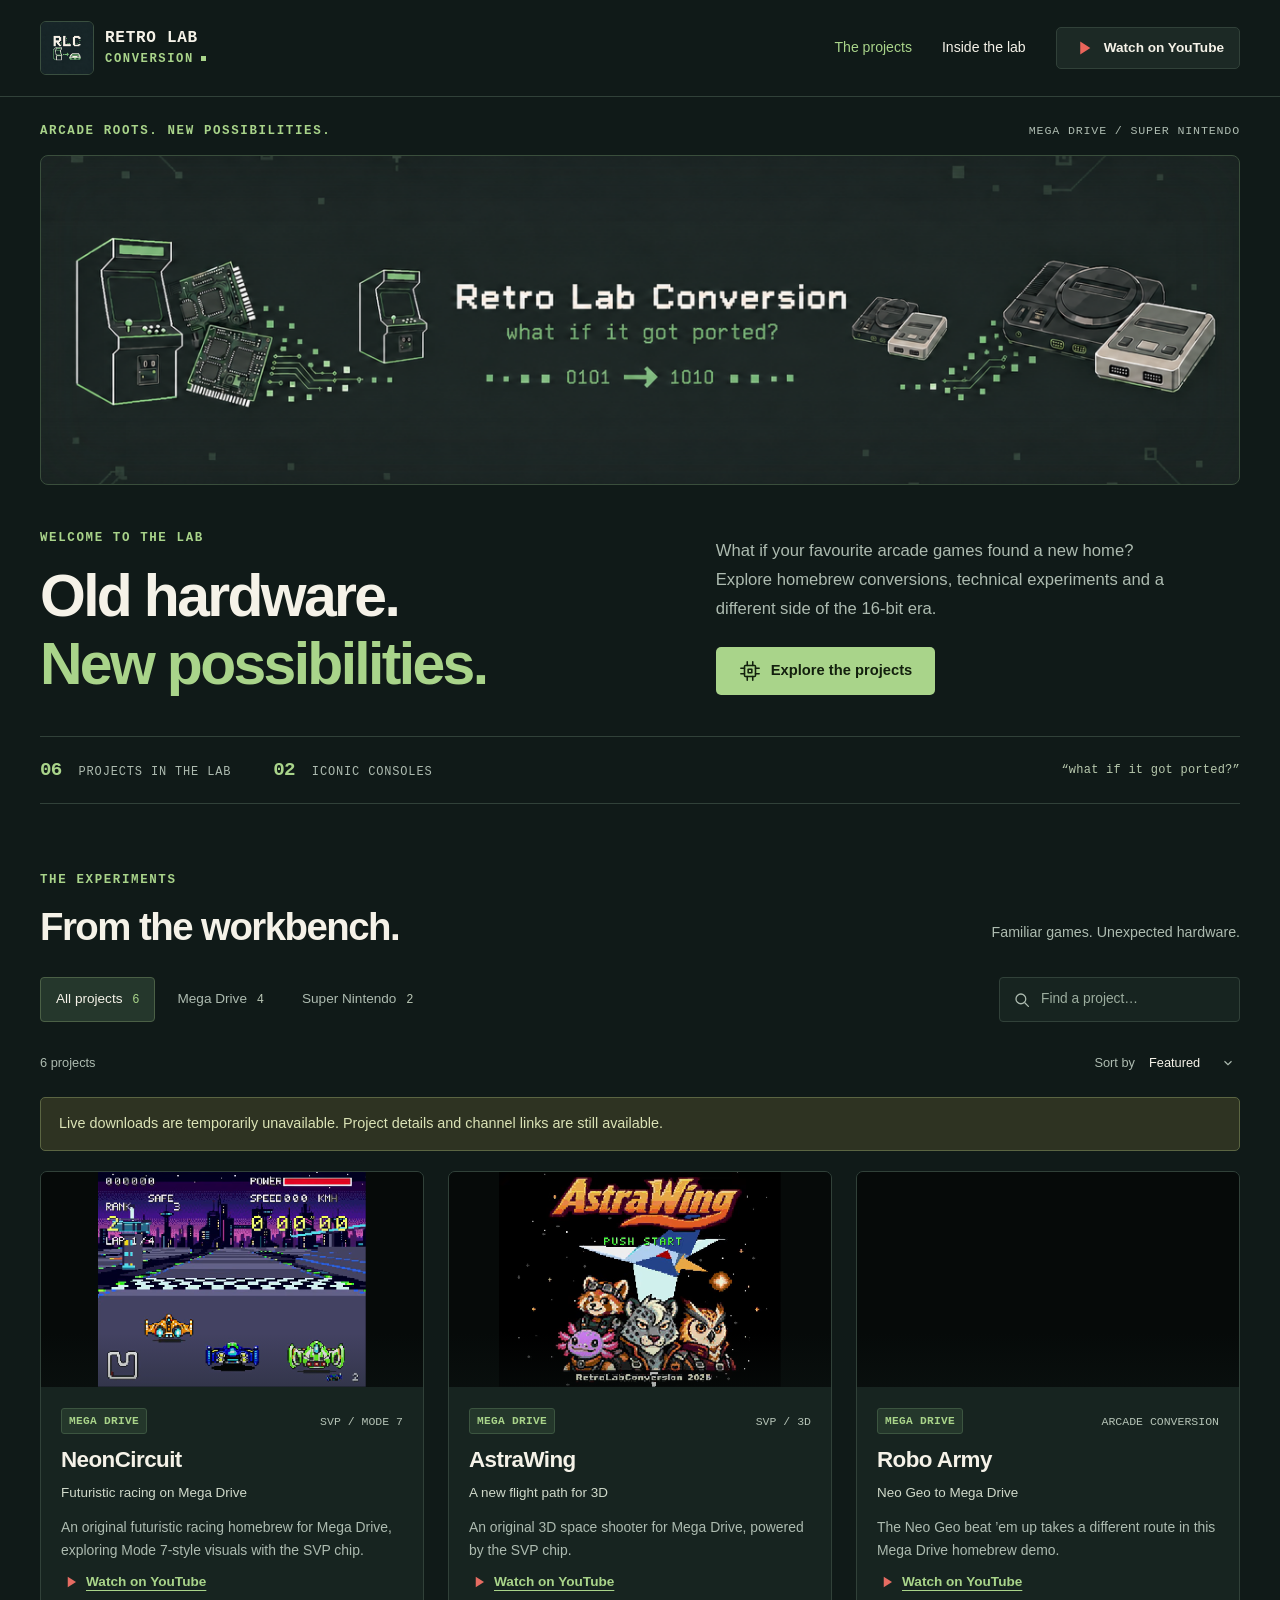
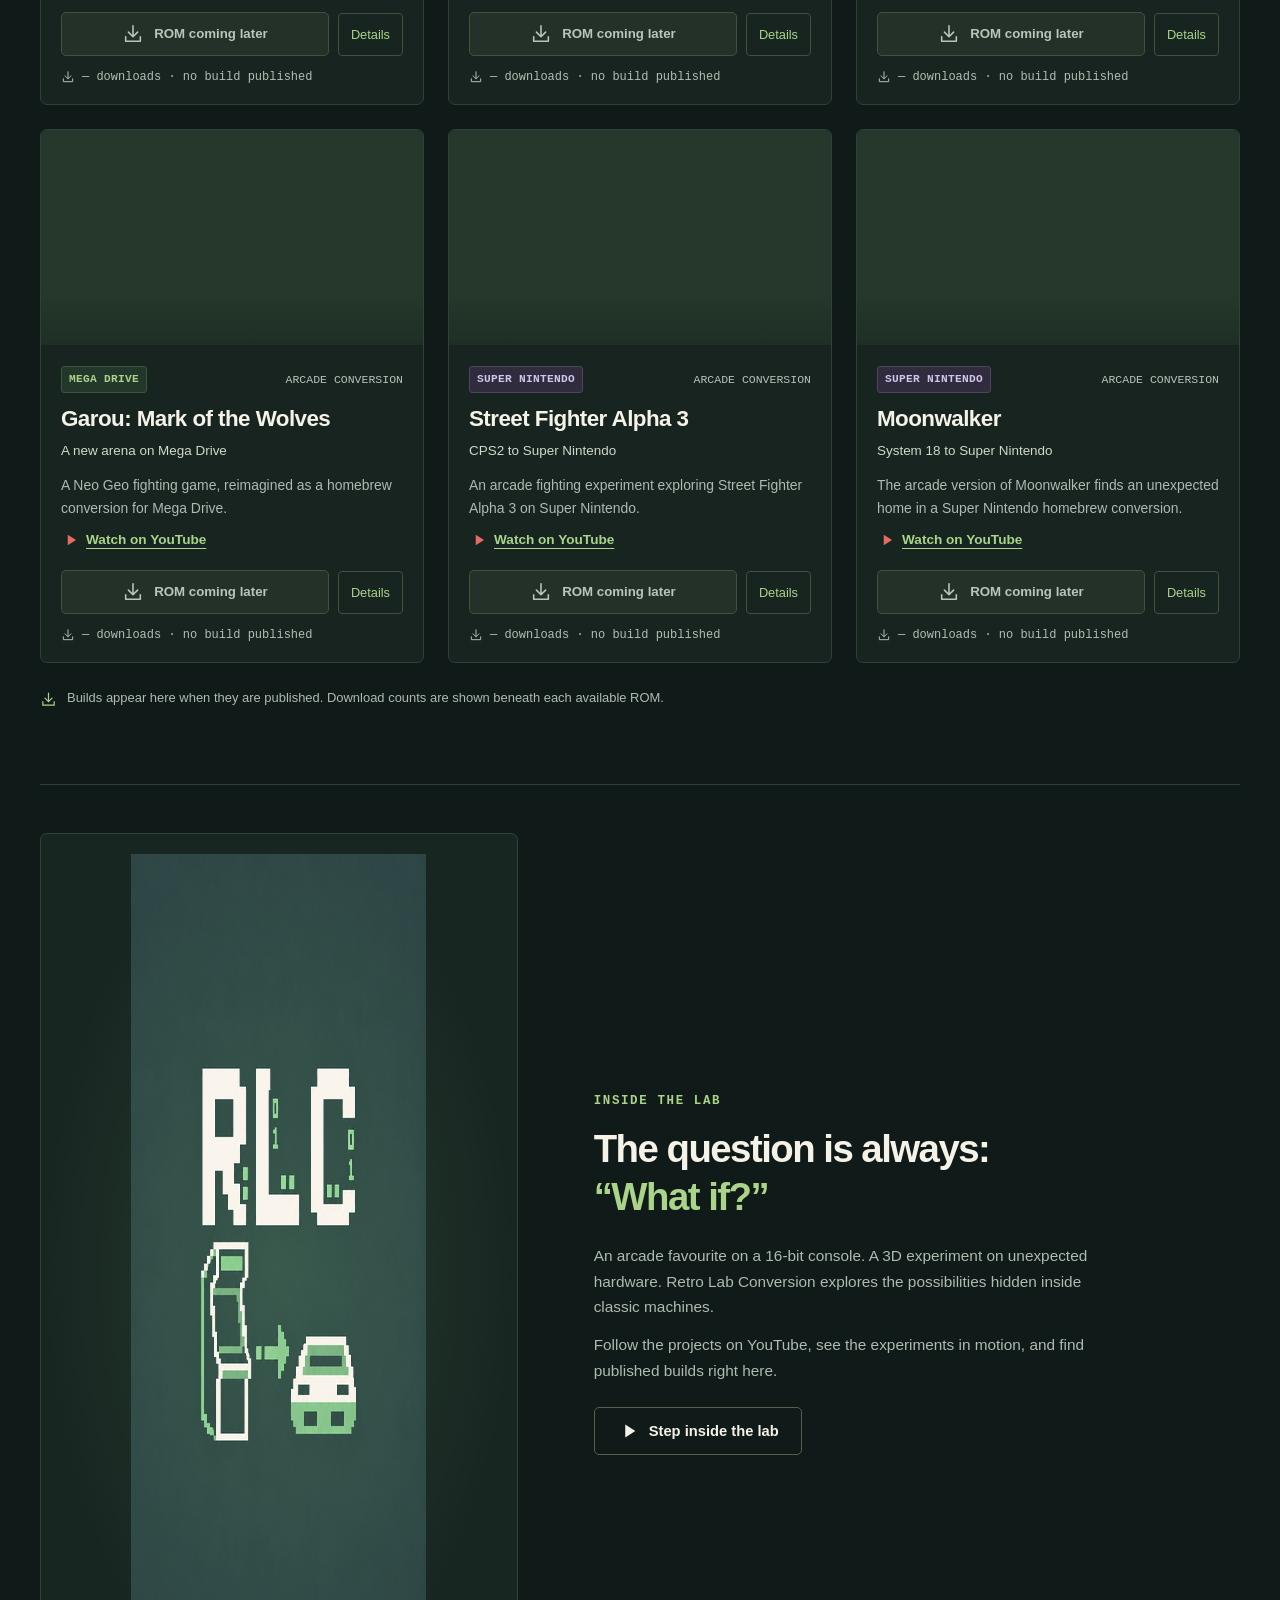
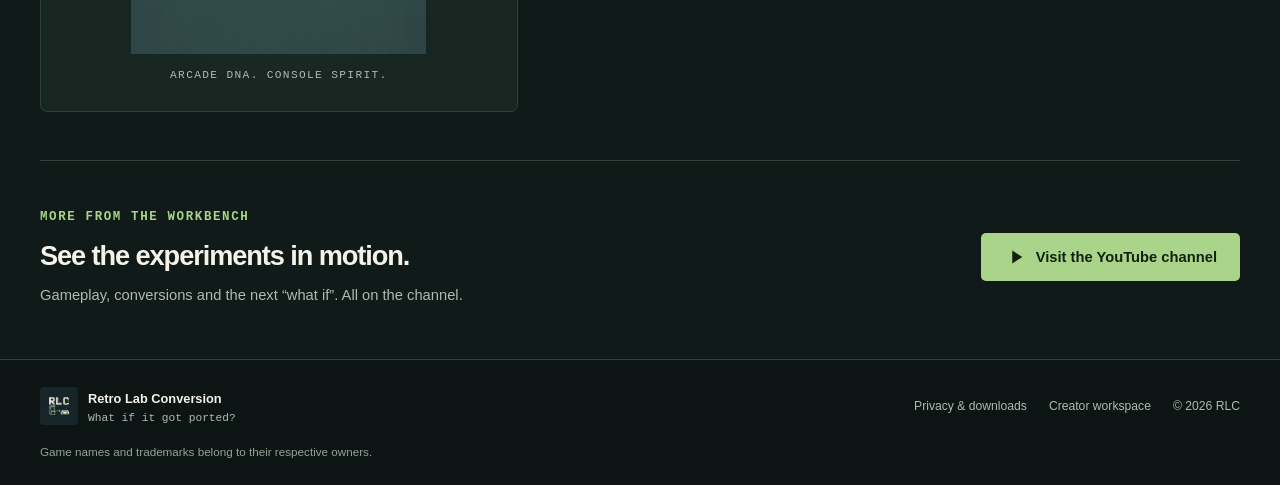
==== index.html @ d6bf949a "Link each game to its YouTube video" ====
<!doctype html>
<html lang="en">
<head>
<meta http-equiv="Content-Security-Policy" content="default-src 'self'; script-src 'self'; style-src 'self'; img-src 'self' data:; connect-src 'self' https://api.github.com; font-src 'self'; object-src 'none'; base-uri 'self'; form-action 'self'; upgrade-insecure-requests">
  <meta charset="utf-8">
  <meta name="viewport" content="width=device-width, initial-scale=1">
  <meta name="theme-color" content="#111d1b">
  <meta name="description" content="What if it got ported? Explore Retro Lab Conversion's homebrew experiments for Mega Drive and Super Nintendo.">
  <meta property="og:title" content="Retro Lab Conversion — What if it got ported?">
  <meta property="og:description" content="Six retro experiments. Two legendary consoles. Discover the projects and their downloadable builds.">
  <meta property="og:image" content="https://retrolabconversion.github.io/assets/banner.png">
  <meta property="og:type" content="website">
  <title>Retro Lab Conversion — What if it got ported?</title>
  <link rel="icon" href="assets/logo.png" type="image/png">
  <link rel="stylesheet" href="styles.css?v=20261121-videos1">
  <script type="module" src="app.js?v=20261121-videos1"></script>
</head>
<body>
  <a class="skip-link" href="#projects">Skip to projects</a>
  <svg class="svg-library" xmlns="http://www.w3.org/2000/svg" aria-hidden="true"><defs>
    <symbol id="i-play" viewBox="0 0 24 24"><path d="m9 5 11 7-11 7z" fill="currentColor" stroke="none"/></symbol>
    <symbol id="i-download" viewBox="0 0 24 24"><path d="M12 3v12m-5-5 5 5 5-5M4 15v5h16v-5"/></symbol>
    <symbol id="i-search" viewBox="0 0 24 24"><circle cx="10.5" cy="10.5" r="6.5"/><path d="m16 16 4.5 4.5"/></symbol>
    <symbol id="i-chip" viewBox="0 0 24 24"><rect x="6" y="6" width="12" height="12" rx="1"/><path d="M9 2v4m6-4v4M9 18v4m6-4v4M2 9h4m-4 6h4m12-6h4m-4 6h4M10 10h4v4h-4z"/></symbol>
    <symbol id="i-close" viewBox="0 0 24 24"><path d="m6 6 12 12M6 18 18 6"/></symbol>
    <symbol id="i-menu" viewBox="0 0 24 24"><path d="M4 6h16M4 12h16M4 18h16"/></symbol>
    <symbol id="i-check" viewBox="0 0 24 24"><path d="m5 12 4 4L19 6"/></symbol>
  </defs></svg>

  <header class="site-header">
    <div class="container header-inner">
      <a class="brand" href="./" aria-label="Retro Lab Conversion home"><img src="assets/logo.png" alt="" width="54" height="54"><span>RETRO LAB<span class="brand-second">CONVERSION<span class="brand-square"></span></span></span></a>
      <button class="icon-button menu-toggle" id="menu-toggle" aria-label="Open navigation" aria-expanded="false" aria-controls="navigation"><svg><use href="#i-menu"/></svg></button>
      <nav id="navigation" aria-label="Main navigation">
        <a class="nav-active" href="#projects">The projects</a><a href="#about">Inside the lab</a>
        <a class="button button-small button-youtube" href="https://www.youtube.com/@RetroLabConversion" target="_blank" rel="noopener noreferrer"><svg><use href="#i-play"/></svg> Watch on YouTube</a>
      </nav>
    </div>
  </header>

  <main>
    <section class="hero container" aria-labelledby="hero-title">
      <div class="hero-topline"><span class="eyebrow">ARCADE ROOTS. NEW POSSIBILITIES.</span><span class="mono hero-console">MEGA DRIVE / SUPER NINTENDO</span></div>
      <div class="hero-banner" role="img" aria-label="Retro Lab Conversion: what if it got ported? Arcade machines, circuit boards and retro consoles in phosphor green."></div>
      <div class="hero-copy">
        <div><p class="eyebrow section-kicker">WELCOME TO THE LAB</p><h1 id="hero-title">Old hardware.<br><span>New possibilities.</span></h1></div>
        <div class="hero-intro"><p>What if your favourite arcade games found a new home? Explore homebrew conversions, technical experiments and a different side of the 16-bit era.</p><a class="button button-primary" href="#projects"><svg><use href="#i-chip"/></svg> Explore the projects</a></div>
      </div>
      <div class="lab-strip"><span><strong>06</strong> PROJECTS IN THE LAB</span><span><strong>02</strong> ICONIC CONSOLES</span><span class="strip-quote">“what if it got ported?”</span></div>
    </section>

    <section class="projects-section container" id="projects" aria-labelledby="projects-title">
      <div class="section-heading"><div><p class="eyebrow section-kicker">THE EXPERIMENTS</p><h2 id="projects-title">From the workbench.</h2></div><p class="section-note">Familiar games. Unexpected hardware.</p></div>
      <div class="catalog-toolbar">
        <div class="filter-tabs" role="group" aria-label="Filter by console"><button class="filter active" data-platform="all" aria-pressed="true">All projects <span>6</span></button><button class="filter" data-platform="Mega Drive" aria-pressed="false">Mega Drive <span>4</span></button><button class="filter" data-platform="Super Nintendo" aria-pressed="false">Super Nintendo <span>2</span></button></div>
        <label class="search-field"><svg aria-hidden="true"><use href="#i-search"/></svg><span class="sr-only">Search projects</span><input id="search" type="search" placeholder="Find a project…" autocomplete="off"></label>
      </div>
      <div class="catalog-subline"><p id="results-count" aria-live="polite">6 projects</p><label class="sort-label">Sort by <select id="sort"><option value="featured">Featured</option><option value="name">Name: A–Z</option><option value="downloads">Downloads</option></select></label></div>
      <p class="catalog-notice" id="catalog-notice" role="status" hidden></p>
      <div class="project-grid" id="project-grid" aria-label="Project catalogue"></div>
      <div class="empty-state" id="empty-state" hidden><svg aria-hidden="true"><use href="#i-search"/></svg><h3>No projects found.</h3><p>Try another title or console.</p><button class="button button-secondary" id="reset-filters">Reset filters</button></div>
      <noscript><p class="catalog-notice">Enable JavaScript to browse the six projects and their download counts. You can still <a href="https://www.youtube.com/@RetroLabConversion">visit the YouTube channel</a>.</p></noscript>
      <p class="download-note"><svg aria-hidden="true"><use href="#i-download"/></svg> Builds appear here when they are published. Download counts are shown beneath each available ROM.</p>
    </section>

    <section class="about-section container" id="about" aria-labelledby="about-title">
      <div class="about-visual"><img src="assets/logo.png" width="800" height="800" alt="RLC pixel logo: an arcade cabinet becoming a console"><span class="mono">ARCADE DNA. CONSOLE SPIRIT.</span></div>
      <div class="about-copy"><p class="eyebrow section-kicker">INSIDE THE LAB</p><h2 id="about-title">The question is always:<br><span>“What if?”</span></h2><p>An arcade favourite on a 16-bit console. A 3D experiment on unexpected hardware. Retro Lab Conversion explores the possibilities hidden inside classic machines.</p><p>Follow the projects on YouTube, see the experiments in motion, and find published builds right here.</p><a class="button button-secondary" href="https://www.youtube.com/@RetroLabConversion" target="_blank" rel="noopener noreferrer"><svg><use href="#i-play"/></svg> Step inside the lab</a></div>
    </section>

    <section class="channel-section container" aria-labelledby="channel-title"><div><p class="eyebrow">MORE FROM THE WORKBENCH</p><h2 id="channel-title">See the experiments in motion.</h2><p>Gameplay, conversions and the next “what if”. All on the channel.</p></div><a class="button button-primary" href="https://www.youtube.com/@RetroLabConversion/videos" target="_blank" rel="noopener noreferrer"><svg><use href="#i-play"/></svg> Visit the YouTube channel</a></section>
  </main>

  <footer class="site-footer"><div class="container footer-inner"><div class="footer-brand"><img src="assets/logo.png" alt="" width="38" height="38"><span>Retro Lab Conversion <span class="footer-tagline">What if it got ported?</span></span></div><div class="footer-links"><button class="text-button" id="privacy-button">Privacy & downloads</button><a href="creator.html">Creator workspace</a><span>© 2026 RLC</span></div></div><div class="container footer-note">Game names and trademarks belong to their respective owners.</div></footer>

  <dialog id="project-dialog" class="project-dialog" aria-labelledby="dialog-title"><div id="dialog-content"></div><button class="icon-button dialog-close" id="dialog-close" aria-label="Close project details"><svg><use href="#i-close"/></svg></button></dialog>
  <dialog id="privacy-dialog" class="info-dialog" aria-labelledby="privacy-title"><button class="icon-button dialog-close" id="privacy-close" aria-label="Close privacy information"><svg><use href="#i-close"/></svg></button><p class="eyebrow">GOOD TO KNOW</p><h2 id="privacy-title">Privacy & downloads</h2><p>This site adds no advertising trackers, analytics or embedded video players. YouTube links open the channel only when you choose to visit.</p><p>Once connected, the catalogue reads public release information from GitHub. Your browser then contacts GitHub, which receives normal connection information such as your IP address. Release information may be cached in this browser tab for five minutes.</p><p>Download counts come from GitHub for each published file. They are not counts of unique people and do not guarantee completed transfers. If a file is replaced, its counter may restart.</p><p>The creator workspace can save an optional local draft in your browser. It never uploads files or stores account credentials.</p><a class="button button-secondary" href="https://docs.github.com/en/site-policy/privacy-policies/github-general-privacy-statement" target="_blank" rel="noopener noreferrer">GitHub privacy policy</a></dialog>
</body>
</html>
---- styles.css ----
@charset "UTF-8";
:root{color-scheme:dark;--bg:#101a18;--surface:#172420;--surface-2:#1d2d27;--line:#314139;--muted:#adbbb0;--text:#f5f2e8;--green:#a9d48a;--green-dark:#13200e;--mono:Consolas,"Cascadia Mono","Courier New",monospace;--sans:Inter,"Segoe UI",Arial,sans-serif}
*{box-sizing:border-box}html{scroll-behavior:smooth;scroll-padding-top:100px}body{margin:0;background:var(--bg);color:var(--text);font:1rem/1.65 var(--sans);-webkit-font-smoothing:antialiased}button,input,select,textarea{font:inherit}button,a,input,select,textarea{-webkit-tap-highlight-color:transparent}a{color:inherit;text-decoration:none}button{cursor:pointer}button:disabled{cursor:default}img{max-width:100%;display:block}svg{width:22px;height:22px;fill:none;stroke:currentColor;stroke-width:1.7;stroke-linecap:round;stroke-linejoin:round;flex-shrink:0}button svg,a svg{pointer-events:none}h1,h2,h3,p{margin:0}h1,h2,h3{line-height:1.15}h1{font-size:clamp(2.5rem,4.6vw,4.1rem);font-weight:750;letter-spacing:-.045em}h2{font-size:clamp(1.9rem,3vw,2.65rem);letter-spacing:-.04em;font-weight:700}h3{font-size:1.45rem;letter-spacing:-.025em}:focus-visible{outline:3px solid var(--green);outline-offset:5px}::selection{background:var(--green);color:var(--bg)}[hidden]{display:none!important}.container{width:min(1200px,calc(100% - 72px));margin-inline:auto}.mono,.eyebrow{font-family:var(--mono)}.eyebrow{font-size:.78rem;letter-spacing:.13em;font-weight:700;color:var(--green)}.section-kicker{margin-bottom:14px}.sr-only{position:absolute;width:1px;height:1px;padding:0;overflow:hidden;clip:rect(0,0,0,0);white-space:nowrap;border:0}.skip-link{position:fixed;top:-100px;left:16px;background:var(--green);color:var(--bg);padding:12px 20px;z-index:100}.skip-link:focus{top:16px}.svg-library{position:absolute;width:0;height:0;overflow:hidden}.button{display:inline-flex;align-items:center;justify-content:center;gap:10px;min-height:48px;padding:11px 22px;border:1px solid transparent;border-radius:5px;font-weight:650;font-size:.92rem;line-height:1.4;transition:background .18s,border-color .18s,transform .18s}.button:hover{transform:translateY(-2px)}.button-primary{background:var(--green);color:var(--green-dark)}.button-primary:hover{background:#bee7a1}.button-secondary{background:transparent;border-color:#54614f;color:var(--text)}.button-secondary:hover{background:var(--surface-2);border-color:var(--green)}.button-small{min-height:40px;padding:9px 15px;font-size:.85rem}.button-youtube{border-color:var(--line);background:#1c2925}.button-youtube svg{color:#ea655b}.button-youtube:hover{border-color:#8d5c51}.icon-button{display:inline-flex;align-items:center;justify-content:center;width:44px;height:44px;border:1px solid var(--line);border-radius:5px;background:var(--surface);color:var(--text)}.icon-button:hover{border-color:var(--green)}.text-button{border:0;background:none;padding:0;color:inherit;text-align:left}.text-button:hover,a:not(.button):hover{color:var(--green)}
.site-header{border-bottom:1px solid var(--line);background:rgba(16,26,24,.97)}.header-inner{min-height:96px;display:flex;align-items:center;justify-content:space-between;gap:32px}.brand{display:flex;align-items:center;gap:11px;font:700 1rem/1.2 var(--mono);letter-spacing:.045em}.brand img{border:1px solid #3a4f40;border-radius:6px}.brand-second{display:block;color:var(--green);font-size:.76rem;letter-spacing:.13em;margin-top:4px}.brand-square{display:inline-block;width:5px;height:5px;background:var(--green);margin:0 0 1px 7px}nav{display:flex;align-items:center;gap:30px;font-size:.88rem}nav>.nav-active{color:var(--green)}.menu-toggle{display:none}
.hero{padding-top:24px}.hero-topline{display:flex;align-items:center;justify-content:space-between;gap:20px;margin:0 0 13px}.hero-console{font-size:.73rem;letter-spacing:.07em;color:var(--muted)}.hero-banner{height:clamp(210px,26vw,330px);background:#1c2a25 url('assets/banner.png') center center/cover no-repeat;border:1px solid #3a4e3c;border-radius:8px;position:relative;overflow:hidden}.hero-banner:after{content:"";position:absolute;inset:0;box-shadow:inset 0 0 60px #101a1840;pointer-events:none}.hero-copy{display:grid;grid-template-columns:1fr .88fr;gap:80px;padding:43px 0 38px;align-items:end}h1 span{color:var(--green)}.hero-intro{padding-bottom:3px}.hero-intro p{color:var(--muted);max-width:475px;font-size:1.04rem;line-height:1.75;margin-bottom:23px}.lab-strip{display:flex;align-items:center;gap:42px;padding:19px 0;border-top:1px solid var(--line);border-bottom:1px solid var(--line);font:.75rem/1.5 var(--mono);letter-spacing:.07em;color:var(--muted)}.lab-strip strong{font-size:1.2rem;color:var(--green);margin-right:9px;letter-spacing:-.04em}.strip-quote{margin-left:auto;color:#b7c8ad;letter-spacing:.02em}
.projects-section{padding-top:66px;scroll-margin-top:22px}.section-heading{display:flex;align-items:end;justify-content:space-between;gap:24px;margin-bottom:28px}.section-note{color:var(--muted);font-size:.89rem;padding-bottom:5px}.catalog-toolbar{display:flex;gap:20px;justify-content:space-between;align-items:center}.filter-tabs{display:flex;gap:6px;flex-wrap:wrap}.filter{background:transparent;color:var(--muted);border:1px solid transparent;padding:10px 15px;border-radius:4px;font-size:.85rem;min-height:43px}.filter span{margin-left:6px;font: .75rem var(--mono);color:#bac7b5}.filter.active{color:var(--text);background:#25372c;border-color:#4b6046}.filter.active span{color:var(--green)}.filter:hover{background:var(--surface-2);color:var(--text)}.search-field{display:flex;align-items:center;gap:10px;border:1px solid var(--line);background:var(--surface);padding:0 13px;border-radius:4px;color:var(--muted)}.search-field input{width:185px;padding:10px 0;min-height:43px;background:transparent;border:none;color:var(--text);font-size:.86rem;outline:none}.search-field:focus-within{outline:2px solid var(--green);outline-offset:3px}.search-field svg{width:18px;height:18px}.search-field input::placeholder{color:#9cad9e}.catalog-subline{display:flex;justify-content:space-between;align-items:center;font-size:.8rem;color:var(--muted);margin:22px 0 16px}.sort-label{display:flex;align-items:center;gap:8px}.sort-label select{appearance:none;color:var(--text);border:0;background:transparent url("data:image/svg+xml,%3Csvg xmlns='http://www.w3.org/2000/svg' width='14' height='14' viewBox='0 0 24 24' fill='none' stroke='%23adbbb0' stroke-width='2'%3E%3Cpath d='m6 9 6 6 6-6'/%3E%3C/svg%3E") right 5px center/14px no-repeat;padding:8px 26px 8px 6px;font-size:.8rem;border-radius:3px}.sort-label option{background:var(--surface)}.project-grid{display:grid;grid-template-columns:repeat(3,minmax(0,1fr));gap:24px}.project-card{min-width:0;border:1px solid var(--line);background:var(--surface);border-radius:7px;overflow:hidden;display:flex;flex-direction:column;transition:border-color .18s,transform .18s}.project-card:hover{border-color:#6c855d;transform:translateY(-3px)}.cover-button{border:0;padding:0;display:block;width:100%;background:var(--surface);text-align:left}.project-cover{aspect-ratio:420/236;position:relative;overflow:hidden;background:#25382b}.project-cover img{position:absolute;max-width:none;width:310.714286%;height:auto;pointer-events:none}.crop-0 img{left:-.952381%;top:-1.694915%}.crop-1 img{left:-104.761905%;top:-1.694915%}.crop-2 img{left:-208.571429%;top:-1.694915%}.crop-3 img{left:-.952381%;top:-148.305085%}.crop-4 img{left:-104.761905%;top:-148.305085%}.crop-5 img{left:-208.571429%;top:-148.305085%}.cover-shade{position:absolute;inset:0;background:linear-gradient(transparent 75%,#101a1850)}.project-body{padding:21px 20px 18px;display:flex;flex-direction:column;flex:1}.card-topline{display:flex;align-items:center;justify-content:space-between;gap:8px;margin-bottom:13px}.platform-badge{font:700 .7rem/1.5 var(--mono);letter-spacing:.025em;color:var(--green);background:#24372b;padding:4px 7px;border:1px solid #3c5540;border-radius:3px}.platform-badge.snes{color:#d1c4ee;background:#302c3e;border-color:#4e455d}.project-kind{color:#b4c2b5;font:.72rem var(--mono)}.project-card h3{font-size:1.4rem;line-height:1.2;min-height:1.3em}.project-card h3 button{border:0;padding:0;background:none;color:inherit;font:inherit;letter-spacing:inherit;text-align:left}.project-card h3 button:hover{color:var(--green)}.project-subtitle{font-size:.84rem;color:#d0d9ca;margin-top:5px}.project-description{color:var(--muted);font-size:.87rem;line-height:1.65;margin:12px 0 20px;flex:1}.card-actions{display:flex;align-items:center;gap:9px}.card-actions>.button{flex:1;min-height:43px;padding:10px 8px;font-size:.83rem}.button-unavailable{color:#b9c6b8;background:#233129;border-color:#41513d}.card-details{color:var(--green);font-size:.8rem;border:1px solid #41513d;background:transparent;border-radius:4px;min-height:43px;padding:8px 12px}.card-details:hover{background:#293d2d}.download-counter{margin-top:12px;color:#b2bfb2;display:flex;align-items:center;gap:7px;font:.75rem/1.5 var(--mono)}.download-counter svg{width:14px;height:14px}.download-counter strong{color:var(--green);font-weight:400}.download-note{display:flex;align-items:flex-start;gap:10px;color:var(--muted);font-size:.81rem;margin-top:24px}.download-note svg{width:17px;height:17px;margin-top:4px;color:var(--green)}.catalog-notice{padding:14px 18px;background:#2e3322;border:1px solid #5b6542;border-radius:5px;color:#dbe3b6;font-size:.9rem;margin-bottom:20px}.empty-state{text-align:center;border:1px dashed #56634b;padding:60px 24px;border-radius:6px;background:var(--surface)}.empty-state>svg{width:36px;height:36px;color:var(--green);margin-bottom:15px}.empty-state p{color:var(--muted);margin:12px 0 20px}
.about-section{margin-top:76px;padding:48px 0;border-block:1px solid var(--line);display:grid;grid-template-columns:.85fr 1.15fr;gap:76px;align-items:center}.about-visual{display:flex;flex-direction:column;align-items:center;justify-content:center;position:relative;background:radial-gradient(ellipse,#263d2c 0%,#182622 70%);border:1px solid var(--line);border-radius:7px;padding:20px}.about-visual img{width:min(295px,100%);mix-blend-mode:screen}.about-visual>span{font-size:.7rem;letter-spacing:.12em;color:var(--muted);padding:12px 0 6px}.about-copy h2{font-size:clamp(1.8rem,3vw,2.55rem);line-height:1.25;margin-bottom:22px}.about-copy h2 span{color:var(--green)}.about-copy>p:not(.eyebrow){color:var(--muted);max-width:520px;margin-top:13px;font-size:.96rem}.about-copy .button{margin-top:24px}.channel-section{display:flex;align-items:center;justify-content:space-between;gap:30px;padding:46px 0 52px}.channel-section h2{font-size:1.7rem;margin:12px 0}.channel-section p:not(.eyebrow){font-size:.92rem;color:var(--muted)}.channel-section>.button{flex-shrink:0}.site-footer{background:#0c1513;border-top:1px solid var(--line);padding:27px 0 24px}.footer-inner{display:flex;justify-content:space-between;align-items:center;gap:24px}.footer-brand{display:flex;align-items:center;gap:10px;font-size:.8rem;font-weight:600}.footer-brand img{border-radius:4px}.footer-tagline{display:block;color:var(--muted);font: .7rem var(--mono);margin-top:3px}.footer-links{display:flex;flex-wrap:wrap;gap:22px;color:var(--muted);font-size:.76rem}.footer-note{color:#95a395;font-size:.73rem;margin-top:17px}
dialog{color:var(--text);background:var(--surface);border:1px solid #5a7150;border-radius:9px;padding:0;width:min(700px,calc(100% - 32px));max-height:calc(100dvh - 48px);overflow-y:auto;box-shadow:0 30px 130px #0008}dialog::backdrop{background:#050d0ce0;backdrop-filter:blur(6px)}body.dialog-open{overflow:hidden}.dialog-close{position:absolute;right:14px;top:14px;background:#101a18f0;z-index:1}.dialog-art{position:relative}.dialog-art .project-cover{aspect-ratio:420/236}.dialog-content-inner{padding:28px 32px 32px}.dialog-content-inner h2{margin:16px 0 10px}.dialog-description{color:var(--muted);margin-bottom:24px}.detail-grid{display:grid;grid-template-columns:repeat(3,1fr);gap:12px;padding:18px 0;border-block:1px solid var(--line);margin-bottom:24px}.detail-grid dt{font:.72rem var(--mono);color:var(--muted);margin-bottom:5px}.detail-grid dd{margin:0;font-size:.9rem;overflow-wrap:anywhere}.dialog-status{background:#223426;border:1px solid #435b3b;padding:16px 18px;border-radius:5px;margin-bottom:22px}.dialog-status p{font-size:.87rem;color:var(--muted);margin-top:5px}.dialog-status strong{font-size:.94rem;color:var(--green)}.asset-list{display:grid;gap:12px;margin-bottom:22px}.asset-row{border:1px solid var(--line);padding:15px;border-radius:5px}.asset-row .button{width:100%;overflow-wrap:anywhere;word-break:break-word}.asset-meta{font:.75rem/1.5 var(--mono);color:var(--muted);margin-top:9px;overflow-wrap:anywhere}.info-dialog{padding:36px}.info-dialog h2{font-size:1.9rem;margin:12px 38px 20px 0}.info-dialog p:not(.eyebrow){margin:16px 0;color:var(--muted);font-size:.94rem}.info-dialog .button{margin-top:8px}
.creator-main{padding:45px 0 64px}.back-link{font-size:.85rem;color:var(--green);display:inline-block;margin-bottom:25px}.creator-heading{max-width:780px;margin-bottom:32px}.creator-heading h1{font-size:clamp(2rem,4.5vw,3.1rem);margin:13px 0 18px}.creator-heading>p:not(.eyebrow){color:var(--muted)}.creator-layout{display:grid;grid-template-columns:.9fr 1.1fr;gap:28px;align-items:start}.creator-panel{border:1px solid var(--line);border-radius:7px;padding:28px;background:var(--surface)}.creator-panel h2{font-size:1.5rem;margin-bottom:20px}.setup-steps{padding-left:24px;margin:0}.setup-steps li{padding:0 0 24px 8px;color:var(--muted);font-size:.91rem}.setup-steps li::marker{font-family:var(--mono);color:var(--green)}.setup-steps strong{display:block;color:var(--text);margin-bottom:5px}.setup-steps .button{margin-top:12px}.setup-steps li:last-child{padding-bottom:0}.creator-aside-note{margin-top:22px;padding-top:20px;border-top:1px solid var(--line);color:var(--muted);font-size:.85rem}.creator-aside-note a{color:var(--green);text-decoration:underline}.form-field{display:block;margin:0 0 18px}.form-field>span,.field-label{display:block;font-size:.87rem;margin-bottom:7px}.form-field input,.form-field textarea,.form-field select{width:100%;border:1px solid #52614d;border-radius:4px;background:#101a18;color:var(--text);padding:11px 13px;min-height:46px}.form-field textarea{min-height:110px;resize:vertical}.form-field input::placeholder,.form-field textarea::placeholder{color:#a4b09e}.field-pair{display:grid;grid-template-columns:1fr 1fr;gap:14px}.file-field{padding:20px;border:1px dashed #7a9169;border-radius:5px;background:#1e2e23;text-align:center;margin-bottom:20px}.file-field input{max-width:100%;font-size:.84rem}.file-field p{font-size:.8rem;color:var(--muted);margin-top:10px}.file-field.dragover{background:#304c30;border-style:solid}.form-actions{display:flex;gap:10px;flex-wrap:wrap}.form-actions .button{flex:1}.draft-status{font-size:.85rem;color:var(--green);margin:14px 0 0;min-height:1.5em}.publication-preview{margin-top:22px;border-top:1px solid var(--line);padding-top:22px}.publication-preview h3{font-size:1.1rem;margin-bottom:10px}.publication-preview pre{white-space:pre-wrap;overflow-wrap:anywhere;background:#0d1713;border:1px solid var(--line);border-radius:4px;padding:16px;font:.8rem/1.65 var(--mono);color:#d2dfc9}.publication-preview .button{width:100%;margin-top:10px}.creator-muted{font-size:.84rem;color:var(--muted);margin-top:15px}.inline-link{color:var(--green);text-decoration:underline}.creator-tools{display:flex;justify-content:space-between;align-items:center;gap:16px;margin-bottom:18px}.creator-tools h2{margin:0}.creator-tools .text-button{font-size:.78rem;color:var(--muted)}
@media(min-width:1600px){.container{width:min(1280px,calc(100% - 100px))}.hero-banner{height:355px}.project-body{padding:24px}}
@media(max-width:1000px){.container{width:calc(100% - 48px)}.hero-copy{gap:40px}.project-grid{gap:16px}.project-body{padding:17px 15px}.card-actions{gap:6px}.card-actions>.button,.card-details{font-size:.76rem}.section-note{display:none}.about-section{gap:35px}.channel-section{align-items:start}.channel-section>.button{margin-top:22px}.catalog-toolbar{gap:10px}.filter{padding-inline:10px}.search-field input{width:150px}.creator-panel{padding:22px}}
@media(max-width:760px){.container{width:calc(100% - 36px)}.header-inner{min-height:80px;gap:20px}.brand img{width:44px;height:44px}.brand{font-size:.91rem}.brand-second{font-size:.69rem}nav{gap:18px;font-size:.8rem}nav>.button{font-size:0;padding:8px 12px;gap:0}nav>.button svg{width:22px}.hero-console{display:none}.hero{padding-top:20px}.hero-banner{height:210px}.hero-copy{gap:25px;padding:32px 0;grid-template-columns:1fr 1fr}.hero-intro p{font-size:.91rem}.hero-intro>.button{font-size:.83rem;padding:10px 15px}h1{font-size:2.55rem}.eyebrow{font-size:.7rem}.lab-strip{gap:20px;font-size:.64rem}.lab-strip strong{font-size:1.05rem;margin-right:5px}.strip-quote{display:none}.projects-section{padding-top:45px}.project-grid{grid-template-columns:repeat(2,minmax(0,1fr));gap:18px}.catalog-toolbar{align-items:stretch;flex-direction:column;gap:14px}.filter-tabs{gap:5px}.filter{padding:9px 13px}.search-field input{width:100%}.search-field{width:100%}.project-body{padding:19px 17px}.project-description{font-size:.86rem}.card-actions>.button,.card-details{font-size:.8rem}.about-section{grid-template-columns:.8fr 1.2fr;gap:25px;margin-top:48px;padding:32px 0}.about-visual{padding:8px}.about-visual>span{font-size:.6rem;letter-spacing:.02em}.about-copy h2{font-size:1.8rem}.about-copy>p:not(.eyebrow){font-size:.88rem}.channel-section{flex-direction:column;gap:8px;padding:32px 0}.channel-section>.button{margin-top:14px}.footer-inner{align-items:start}.footer-links{flex-direction:column;gap:8px}.creator-layout{grid-template-columns:1fr}.creator-panel{padding:24px}.creator-heading{margin-bottom:25px}}
@media(max-width:520px){.container{width:calc(100% - 32px)}.menu-toggle{display:inline-flex}nav{display:none;position:absolute;z-index:10;left:0;right:0;top:80px;background:#17241ffb;border-bottom:1px solid var(--line);padding:22px;flex-direction:column;align-items:stretch;font-size:1rem;gap:22px}nav.open{display:flex}nav>.button{font-size:.9rem;gap:10px}.hero-topline{margin-bottom:10px}.hero-banner{height:180px;background-size:auto 275px;background-position:center}.hero-copy{grid-template-columns:1fr;gap:22px;padding:28px 0}.hero-copy h1{font-size:2.8rem}.hero-intro p{font-size:.96rem;max-width:none;margin-bottom:20px}.hero-intro>.button{width:100%;font-size:.9rem}.lab-strip{justify-content:space-between;gap:12px;padding:16px 0;font-size:.62rem}.lab-strip strong{font-size:1.1rem}.section-heading{margin-bottom:23px}h2{font-size:1.95rem}.filter{padding-inline:10px;font-size:.77rem}.filter span{margin-left:3px;font-size:.7rem}.filter-tabs{justify-content:space-between;gap:2px}.project-grid{grid-template-columns:1fr;gap:23px}.project-body{padding:21px}.project-card h3{font-size:1.5rem}.project-description{font-size:.92rem;margin-bottom:22px}.card-actions>.button,.card-details{font-size:.87rem}.download-counter{font-size:.77rem}.platform-badge{font-size:.73rem}.project-kind{font-size:.75rem}.about-section{grid-template-columns:1fr;gap:30px;padding:32px 0}.about-visual img{width:210px}.about-visual{padding:8px}.about-visual>span{font-size:.7rem}.about-copy h2{font-size:2rem}.about-copy>p:not(.eyebrow){font-size:.96rem}.channel-section h2{font-size:1.7rem}.channel-section>.button{width:100%}.footer-inner{flex-direction:column;gap:23px}.footer-links{flex-direction:row;gap:14px 20px;font-size:.74rem}.dialog-content-inner{padding:23px}.dialog-content-inner h2{font-size:1.8rem}.detail-grid{grid-template-columns:1fr 1fr}.detail-grid>div:last-child{grid-column:1/-1}.info-dialog{padding:28px 23px}.info-dialog h2{font-size:1.7rem}.creator-main{padding-top:28px}.creator-panel{padding:21px}.field-pair{grid-template-columns:1fr;gap:0}.creator-heading h1{font-size:2.3rem}.form-actions{flex-direction:column}}
.project-cover.standalone-cover{background:#060a09}.project-cover.standalone-cover img{inset:0;width:100%;height:100%;object-fit:contain;image-rendering:pixelated}.dialog-art .project-cover.standalone-cover{aspect-ratio:4/3}
.project-card .project-description{flex:0;margin-bottom:10px}.project-video{display:inline-flex;align-items:center;align-self:flex-start;gap:7px;color:var(--green);font-size:.85rem;font-weight:600;line-height:1.5;margin-bottom:20px;text-decoration:underline;text-underline-offset:4px}.project-video svg{width:18px;height:18px;color:#e66c62}.project-video:hover{color:#c5e7af}.card-actions{margin-top:auto}.dialog-content-inner .dialog-description{margin-bottom:10px}
@media(prefers-reduced-motion:reduce){html{scroll-behavior:auto}*,*:before,*:after{transition:none!important;animation:none!important}}
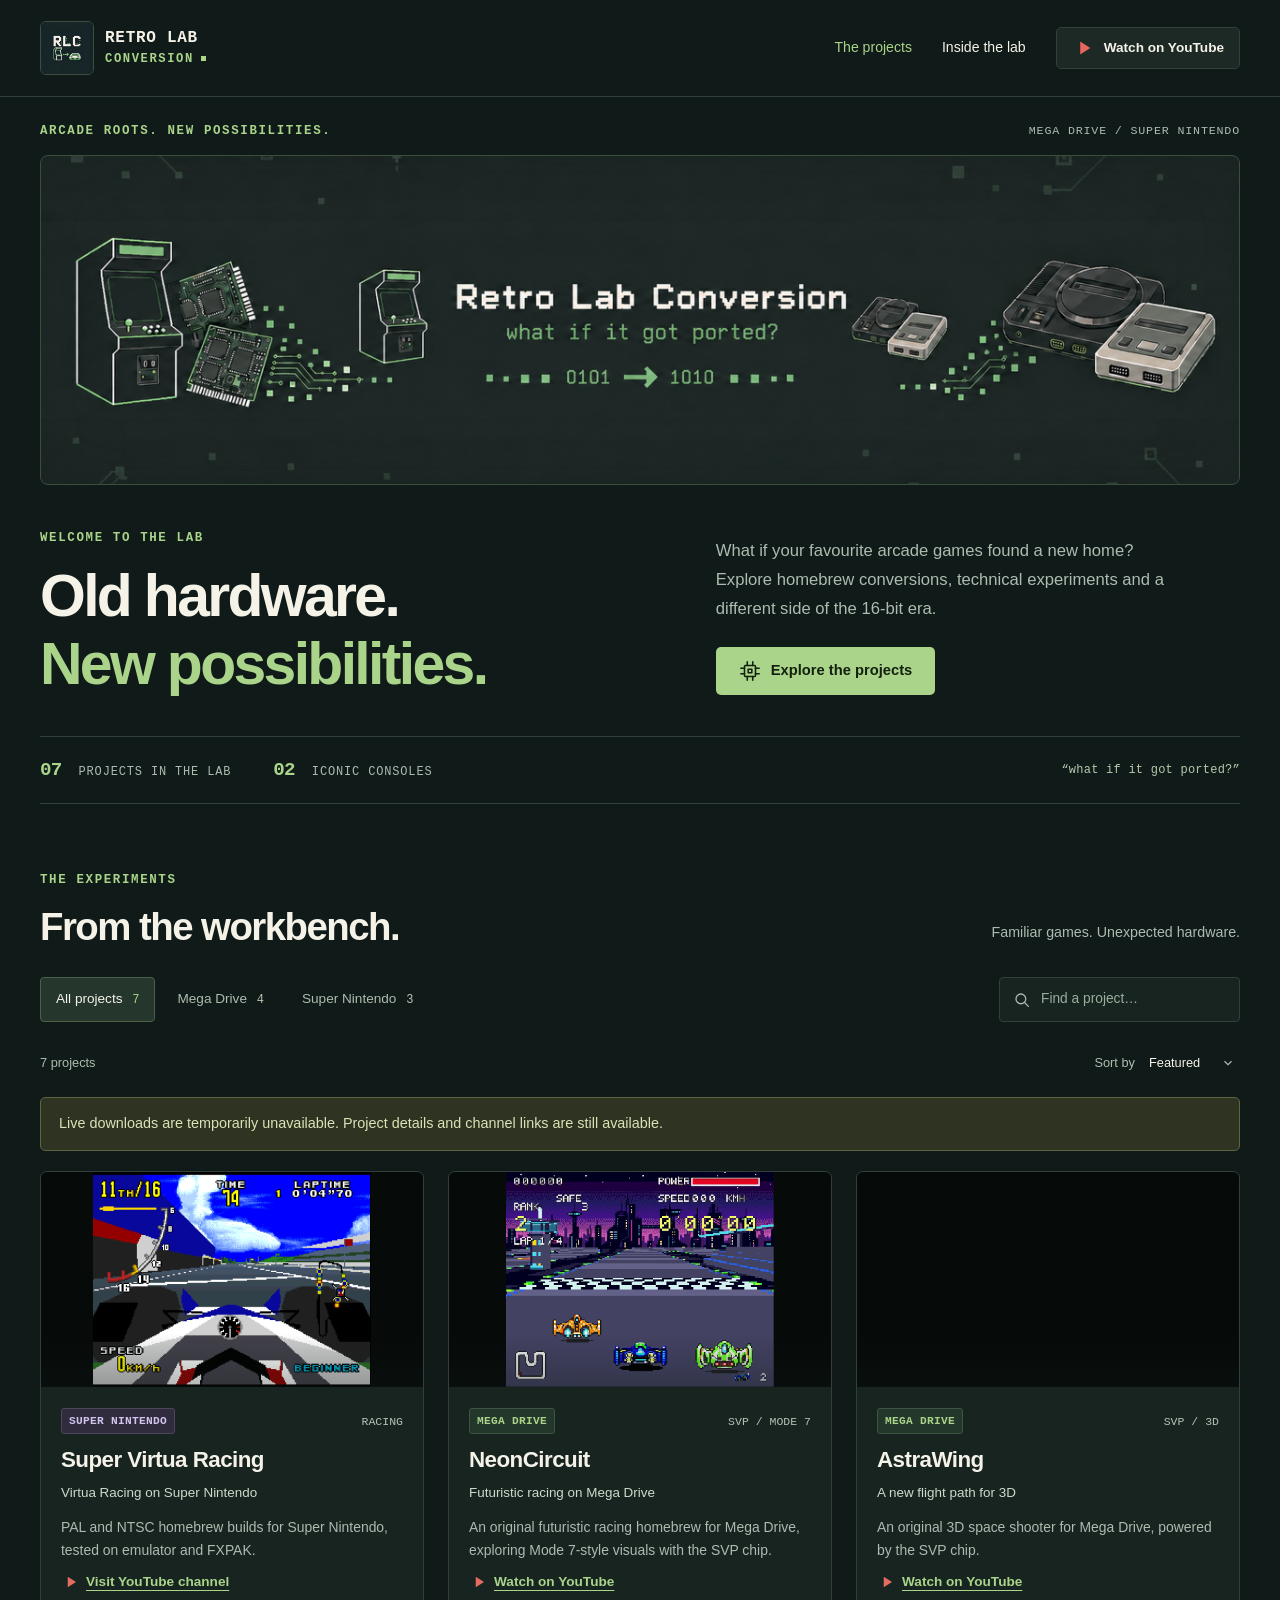
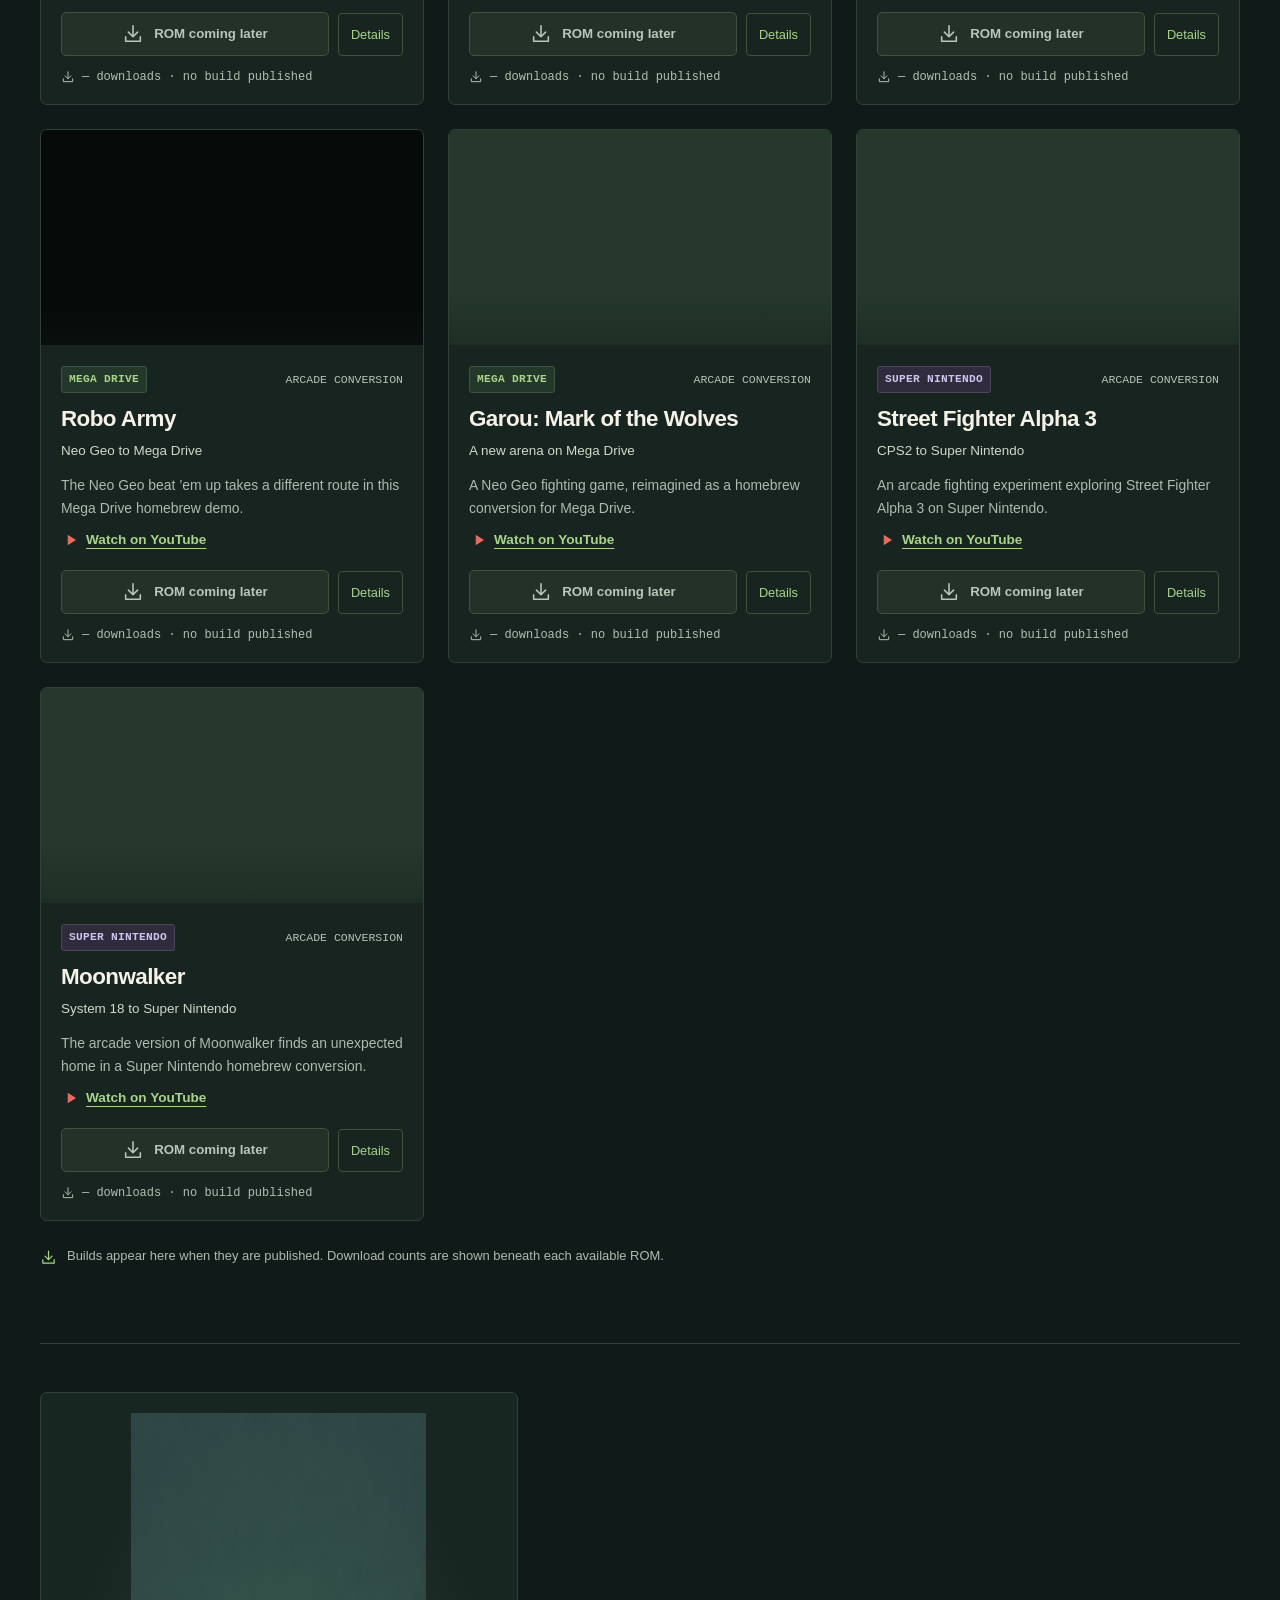
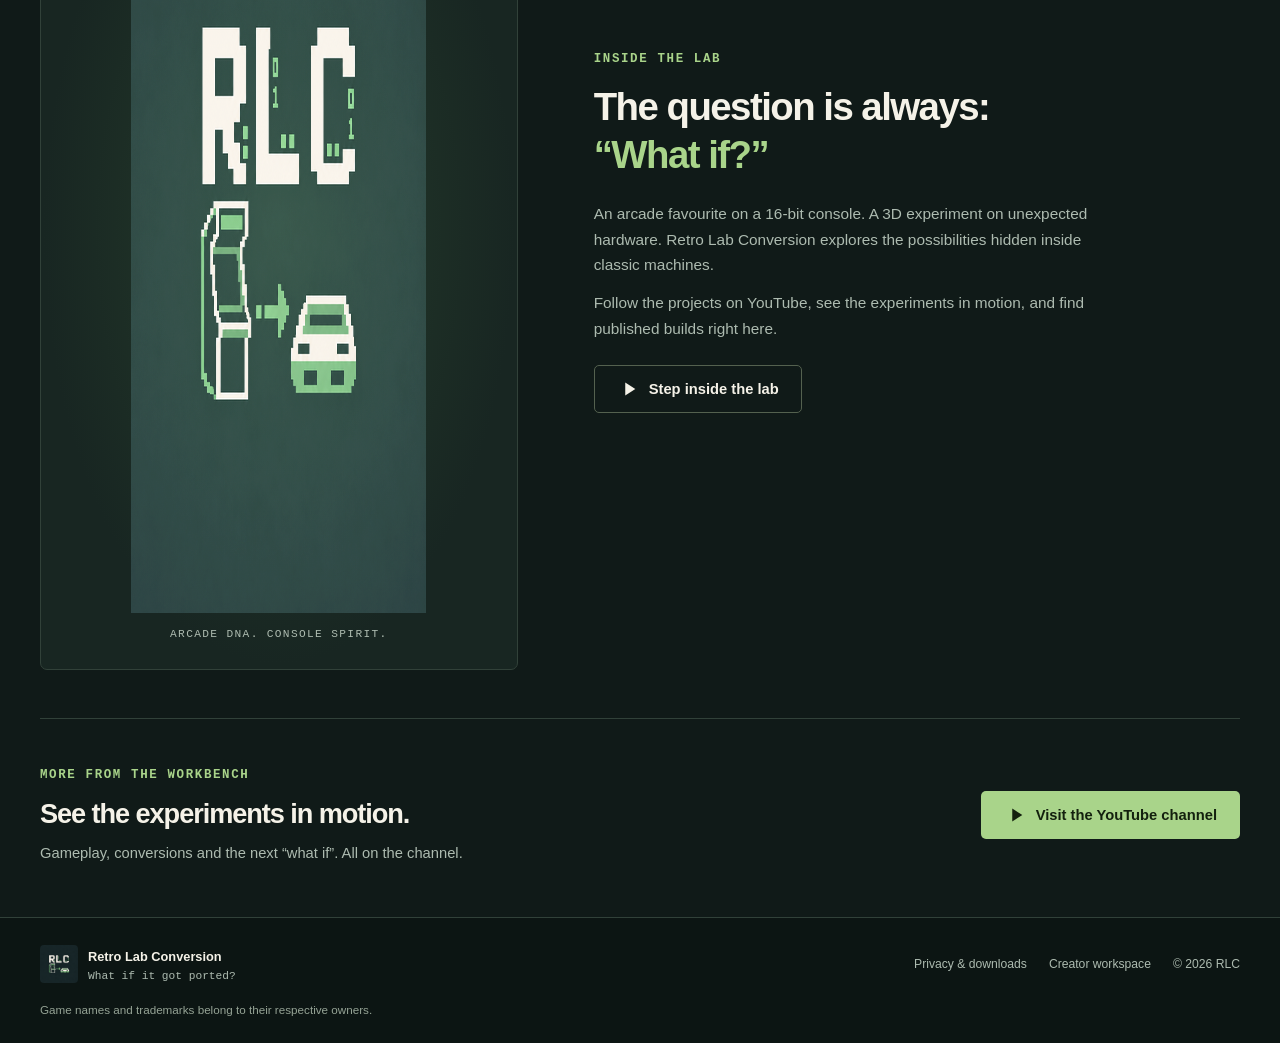
==== commit de6256d7: "Add Super Virtua Racing PAL and NTSC" ====
--- a/index.html
+++ b/index.html
@@ -7,13 +7,13 @@
   <meta name="theme-color" content="#111d1b">
   <meta name="description" content="What if it got ported? Explore Retro Lab Conversion's homebrew experiments for Mega Drive and Super Nintendo.">
   <meta property="og:title" content="Retro Lab Conversion — What if it got ported?">
-  <meta property="og:description" content="Six retro experiments. Two legendary consoles. Discover the projects and their downloadable builds.">
+  <meta property="og:description" content="Seven retro experiments. Two legendary consoles. Discover the projects and their downloadable builds.">
   <meta property="og:image" content="https://retrolabconversion.github.io/assets/banner.png">
   <meta property="og:type" content="website">
   <title>Retro Lab Conversion — What if it got ported?</title>
   <link rel="icon" href="assets/logo.png" type="image/png">
-  <link rel="stylesheet" href="styles.css?v=20261121-videos1">
-  <script type="module" src="app.js?v=20261121-videos1"></script>
+  <link rel="stylesheet" href="styles.css?v=20261122-svr1">
+  <script type="module" src="app.js?v=20261122-svr1"></script>
 </head>
 <body>
   <a class="skip-link" href="#projects">Skip to projects</a>
@@ -46,20 +46,20 @@
         <div><p class="eyebrow section-kicker">WELCOME TO THE LAB</p><h1 id="hero-title">Old hardware.<br><span>New possibilities.</span></h1></div>
         <div class="hero-intro"><p>What if your favourite arcade games found a new home? Explore homebrew conversions, technical experiments and a different side of the 16-bit era.</p><a class="button button-primary" href="#projects"><svg><use href="#i-chip"/></svg> Explore the projects</a></div>
       </div>
-      <div class="lab-strip"><span><strong>06</strong> PROJECTS IN THE LAB</span><span><strong>02</strong> ICONIC CONSOLES</span><span class="strip-quote">“what if it got ported?”</span></div>
+      <div class="lab-strip"><span><strong>07</strong> PROJECTS IN THE LAB</span><span><strong>02</strong> ICONIC CONSOLES</span><span class="strip-quote">“what if it got ported?”</span></div>
     </section>
 
     <section class="projects-section container" id="projects" aria-labelledby="projects-title">
       <div class="section-heading"><div><p class="eyebrow section-kicker">THE EXPERIMENTS</p><h2 id="projects-title">From the workbench.</h2></div><p class="section-note">Familiar games. Unexpected hardware.</p></div>
       <div class="catalog-toolbar">
-        <div class="filter-tabs" role="group" aria-label="Filter by console"><button class="filter active" data-platform="all" aria-pressed="true">All projects <span>6</span></button><button class="filter" data-platform="Mega Drive" aria-pressed="false">Mega Drive <span>4</span></button><button class="filter" data-platform="Super Nintendo" aria-pressed="false">Super Nintendo <span>2</span></button></div>
+        <div class="filter-tabs" role="group" aria-label="Filter by console"><button class="filter active" data-platform="all" aria-pressed="true">All projects <span>7</span></button><button class="filter" data-platform="Mega Drive" aria-pressed="false">Mega Drive <span>4</span></button><button class="filter" data-platform="Super Nintendo" aria-pressed="false">Super Nintendo <span>3</span></button></div>
         <label class="search-field"><svg aria-hidden="true"><use href="#i-search"/></svg><span class="sr-only">Search projects</span><input id="search" type="search" placeholder="Find a project…" autocomplete="off"></label>
       </div>
-      <div class="catalog-subline"><p id="results-count" aria-live="polite">6 projects</p><label class="sort-label">Sort by <select id="sort"><option value="featured">Featured</option><option value="name">Name: A–Z</option><option value="downloads">Downloads</option></select></label></div>
+      <div class="catalog-subline"><p id="results-count" aria-live="polite">7 projects</p><label class="sort-label">Sort by <select id="sort"><option value="featured">Featured</option><option value="name">Name: A–Z</option><option value="downloads">Downloads</option></select></label></div>
       <p class="catalog-notice" id="catalog-notice" role="status" hidden></p>
       <div class="project-grid" id="project-grid" aria-label="Project catalogue"></div>
       <div class="empty-state" id="empty-state" hidden><svg aria-hidden="true"><use href="#i-search"/></svg><h3>No projects found.</h3><p>Try another title or console.</p><button class="button button-secondary" id="reset-filters">Reset filters</button></div>
-      <noscript><p class="catalog-notice">Enable JavaScript to browse the six projects and their download counts. You can still <a href="https://www.youtube.com/@RetroLabConversion">visit the YouTube channel</a>.</p></noscript>
+      <noscript><p class="catalog-notice">Enable JavaScript to browse the seven projects and their download counts. You can still <a href="https://www.youtube.com/@RetroLabConversion">visit the YouTube channel</a>.</p></noscript>
       <p class="download-note"><svg aria-hidden="true"><use href="#i-download"/></svg> Builds appear here when they are published. Download counts are shown beneath each available ROM.</p>
     </section>
 
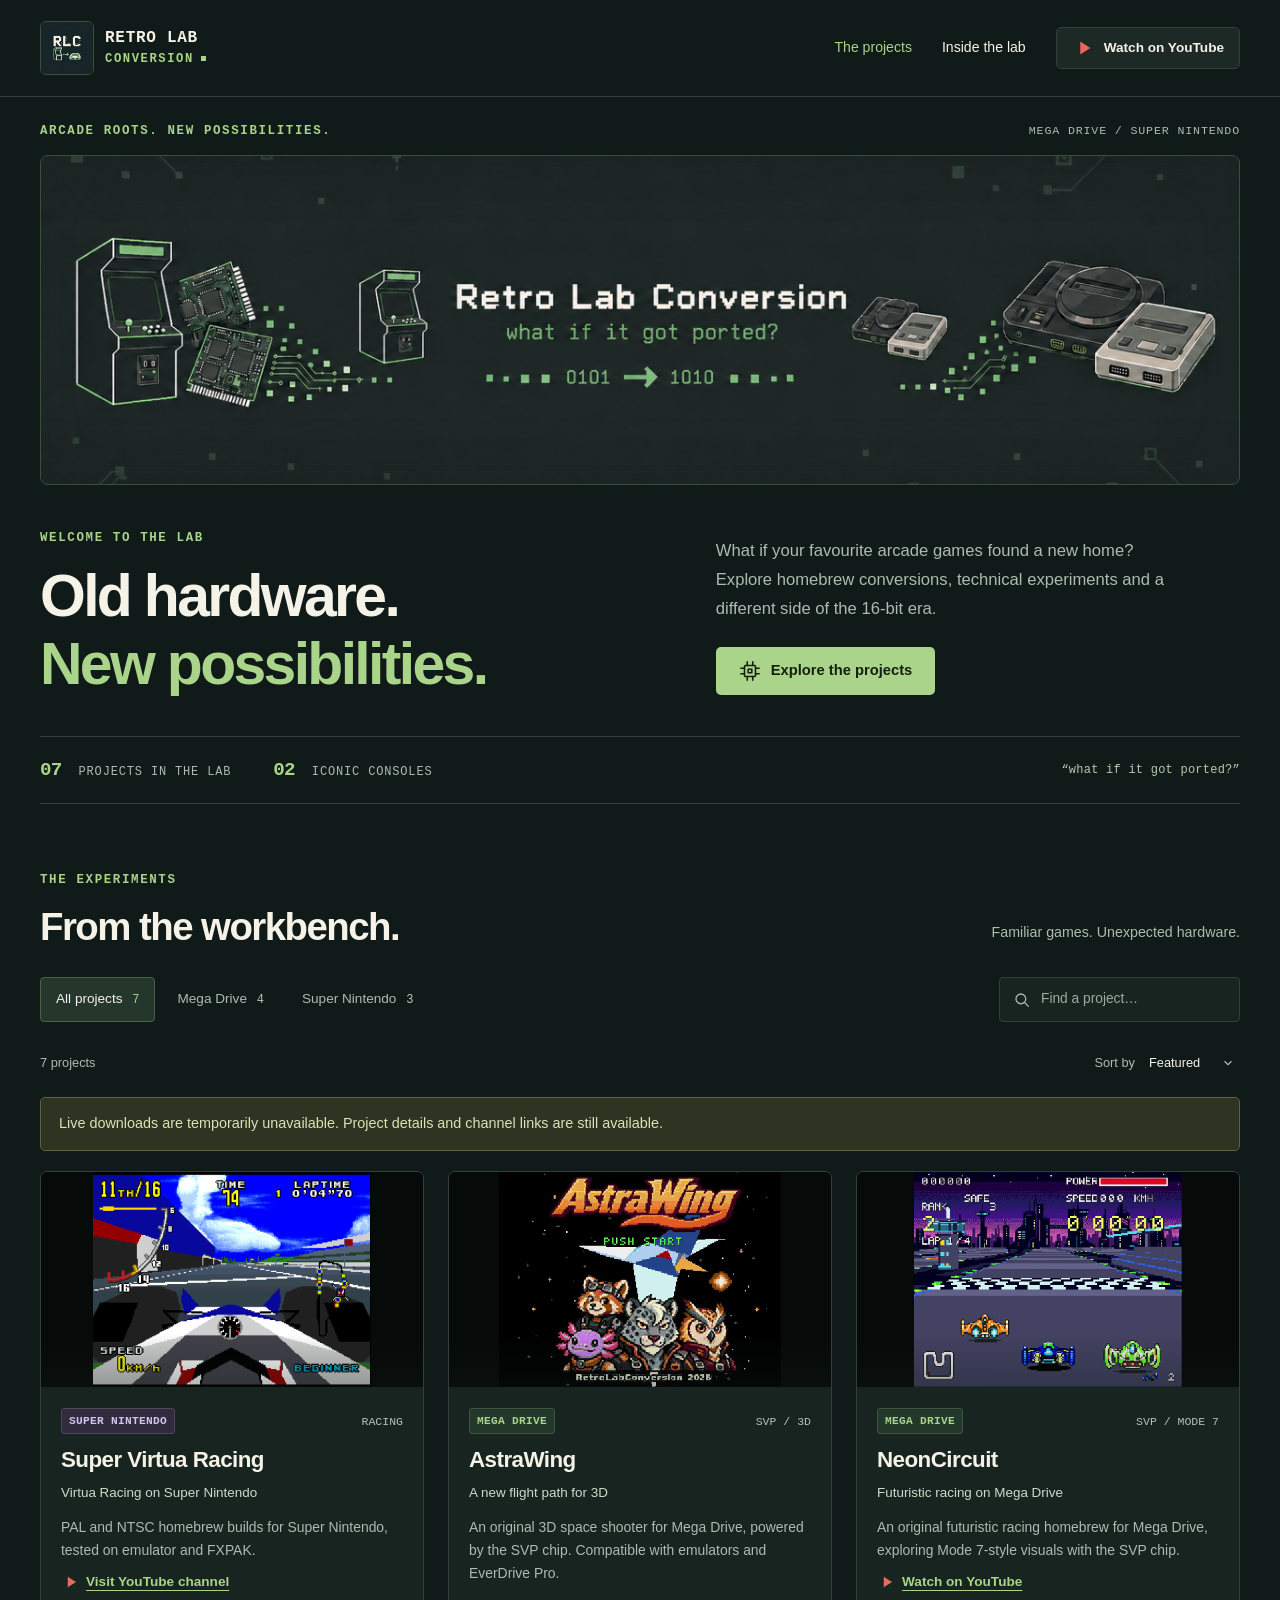
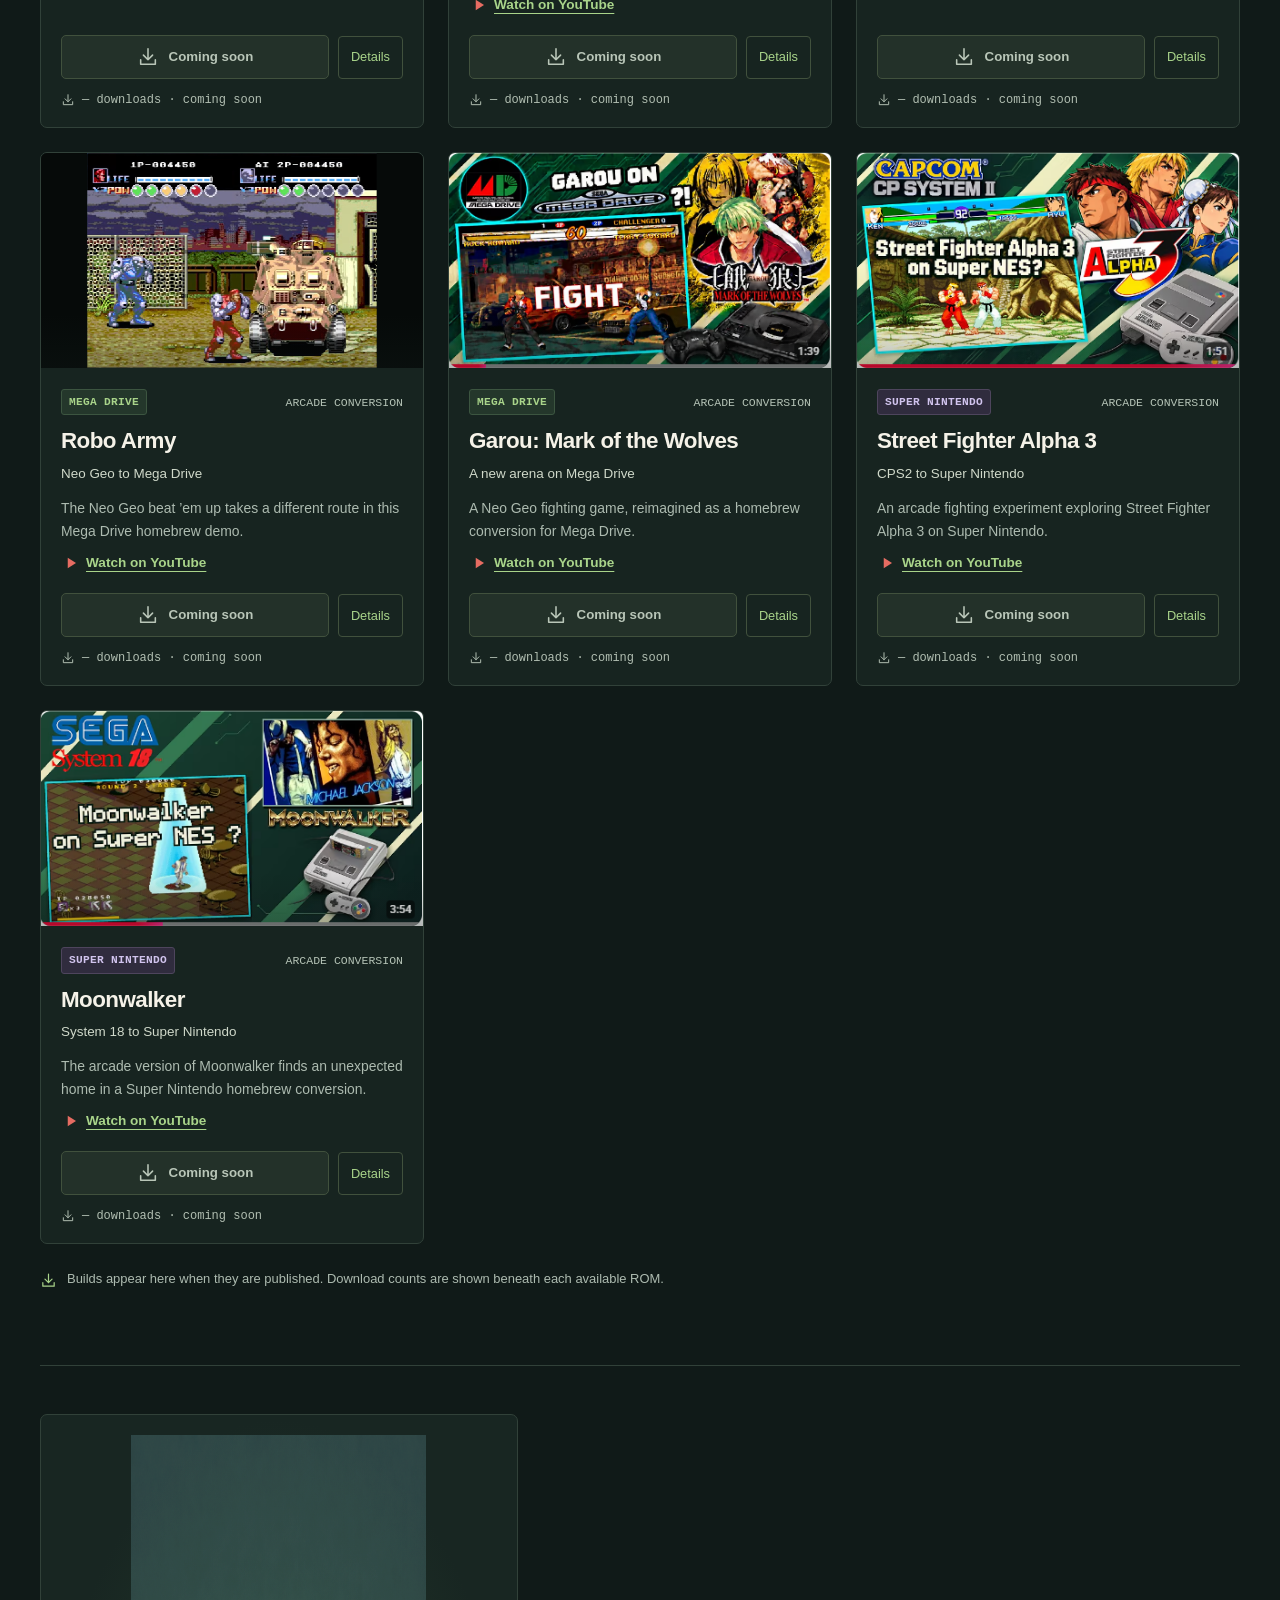
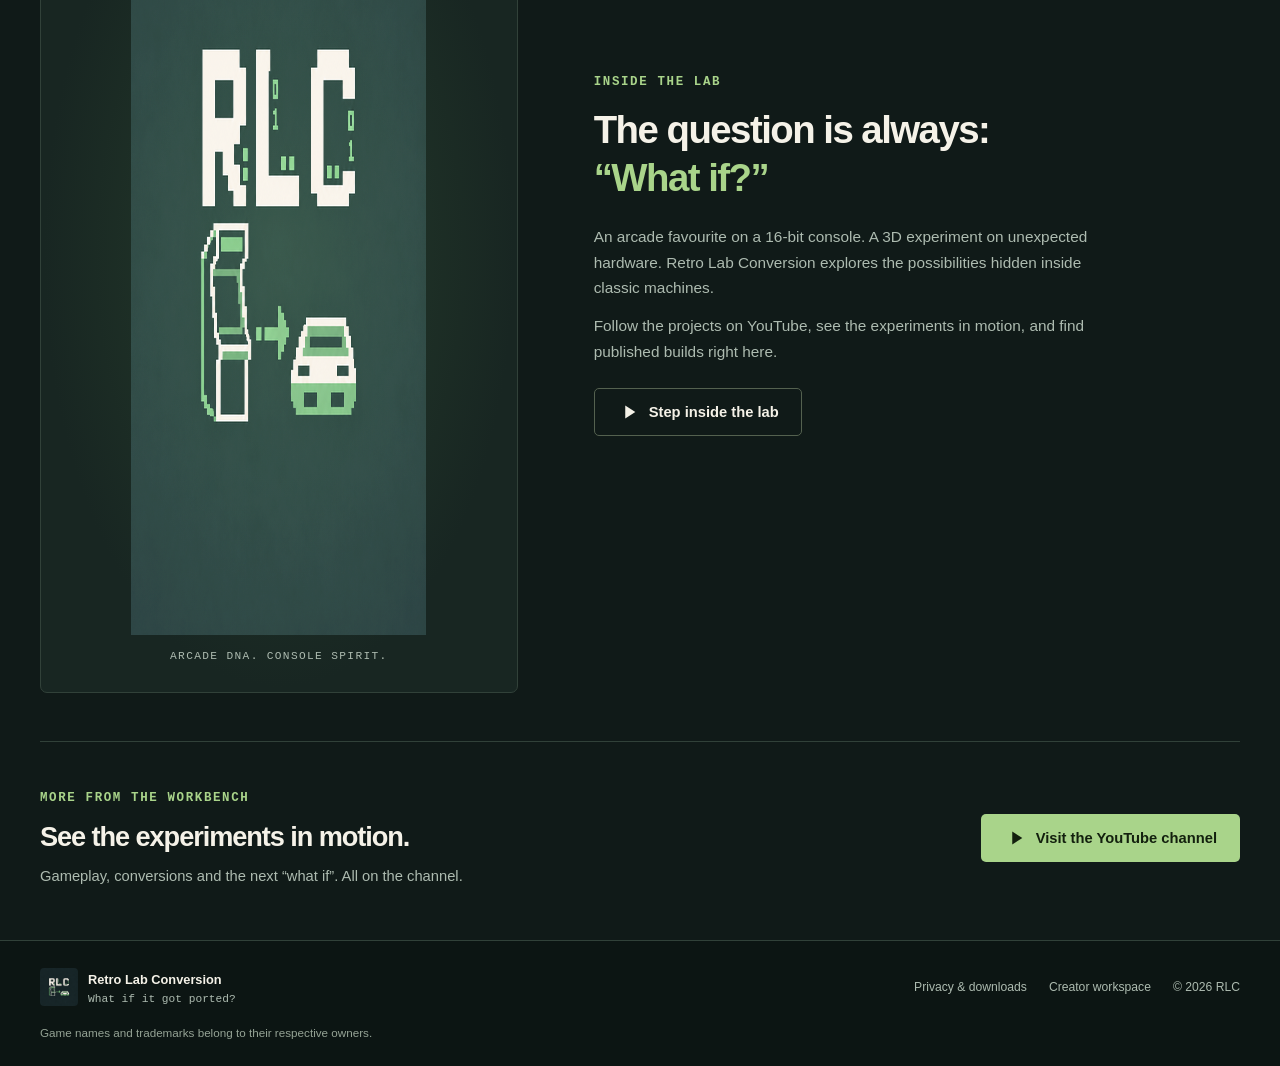
==== commit d834d50a: "Publish AstraWing and set download availability" ====
--- a/index.html
+++ b/index.html
@@ -12,8 +12,8 @@
   <meta property="og:type" content="website">
   <title>Retro Lab Conversion — What if it got ported?</title>
   <link rel="icon" href="assets/logo.png" type="image/png">
-  <link rel="stylesheet" href="styles.css?v=20261122-svr1">
-  <script type="module" src="app.js?v=20261122-svr1"></script>
+  <link rel="stylesheet" href="styles.css?v=20261122-availability2">
+  <script type="module" src="app.js?v=20261122-availability2"></script>
 </head>
 <body>
   <a class="skip-link" href="#projects">Skip to projects</a>
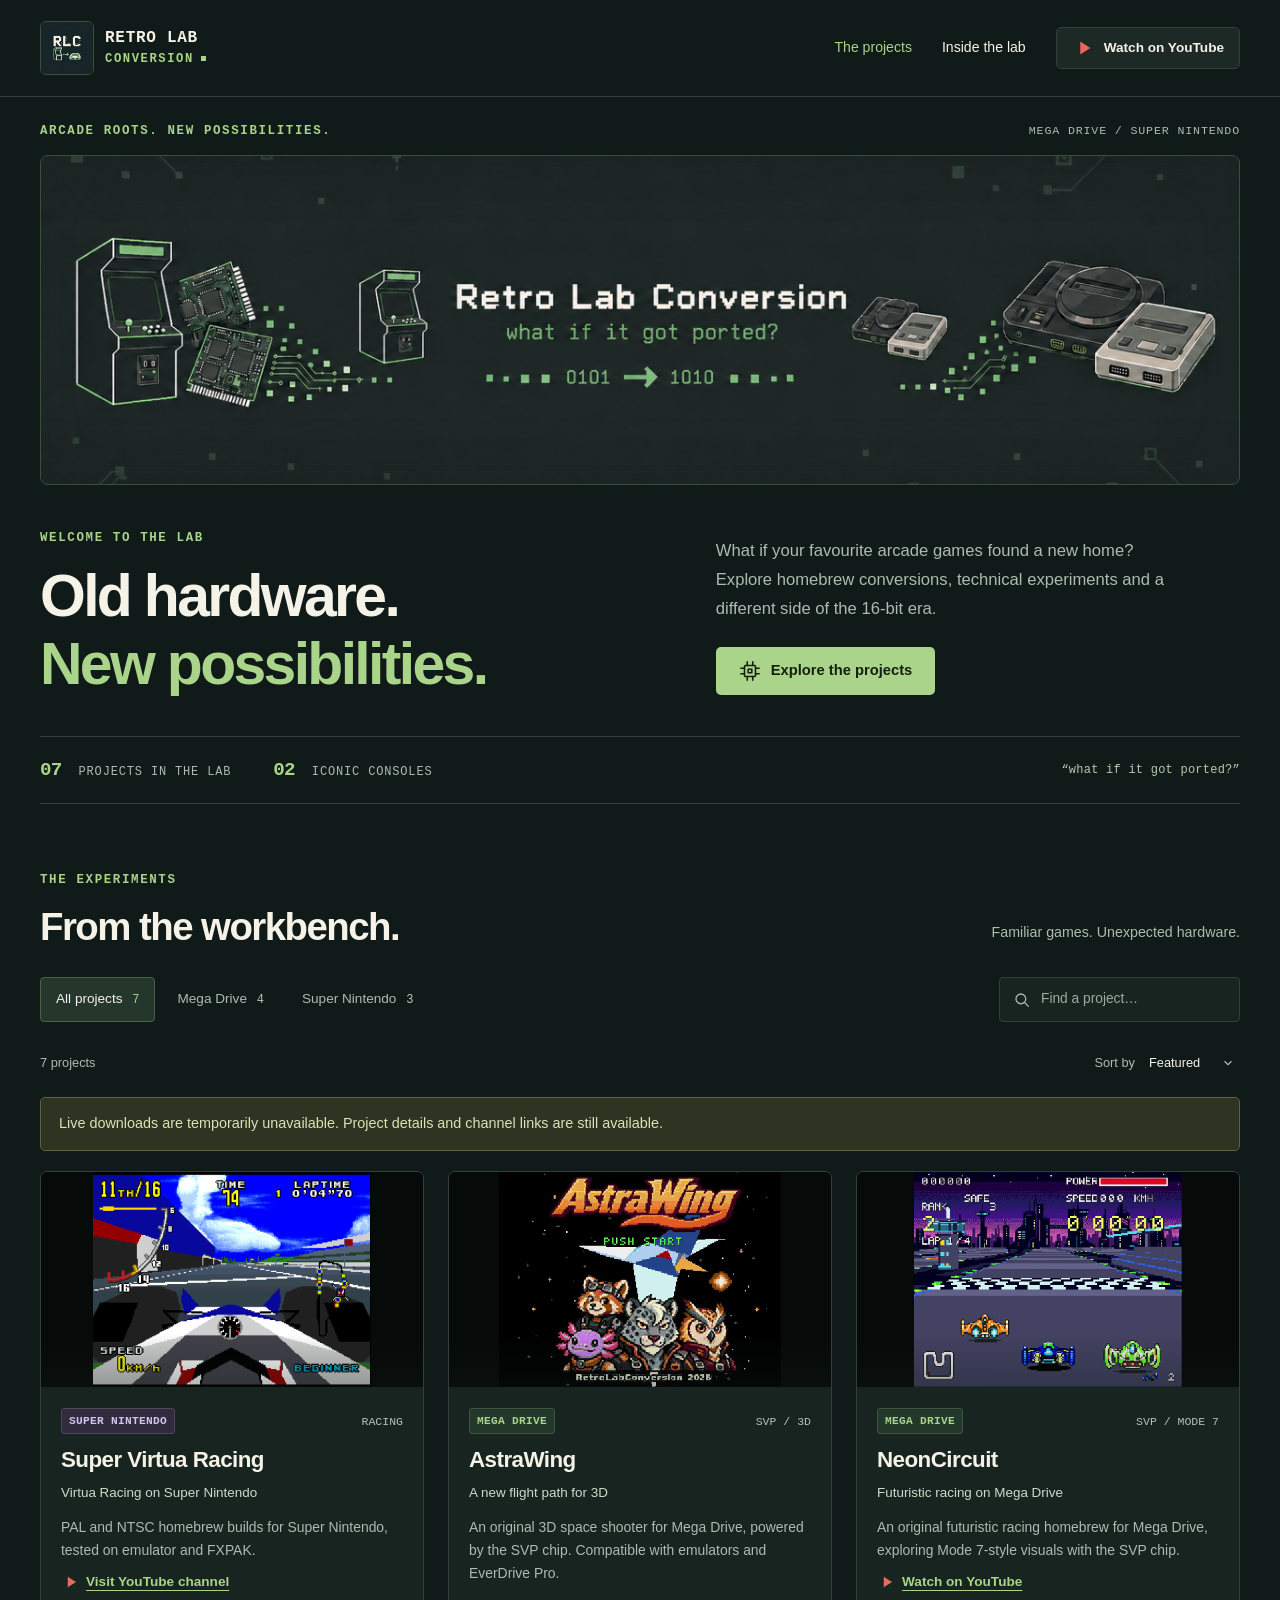
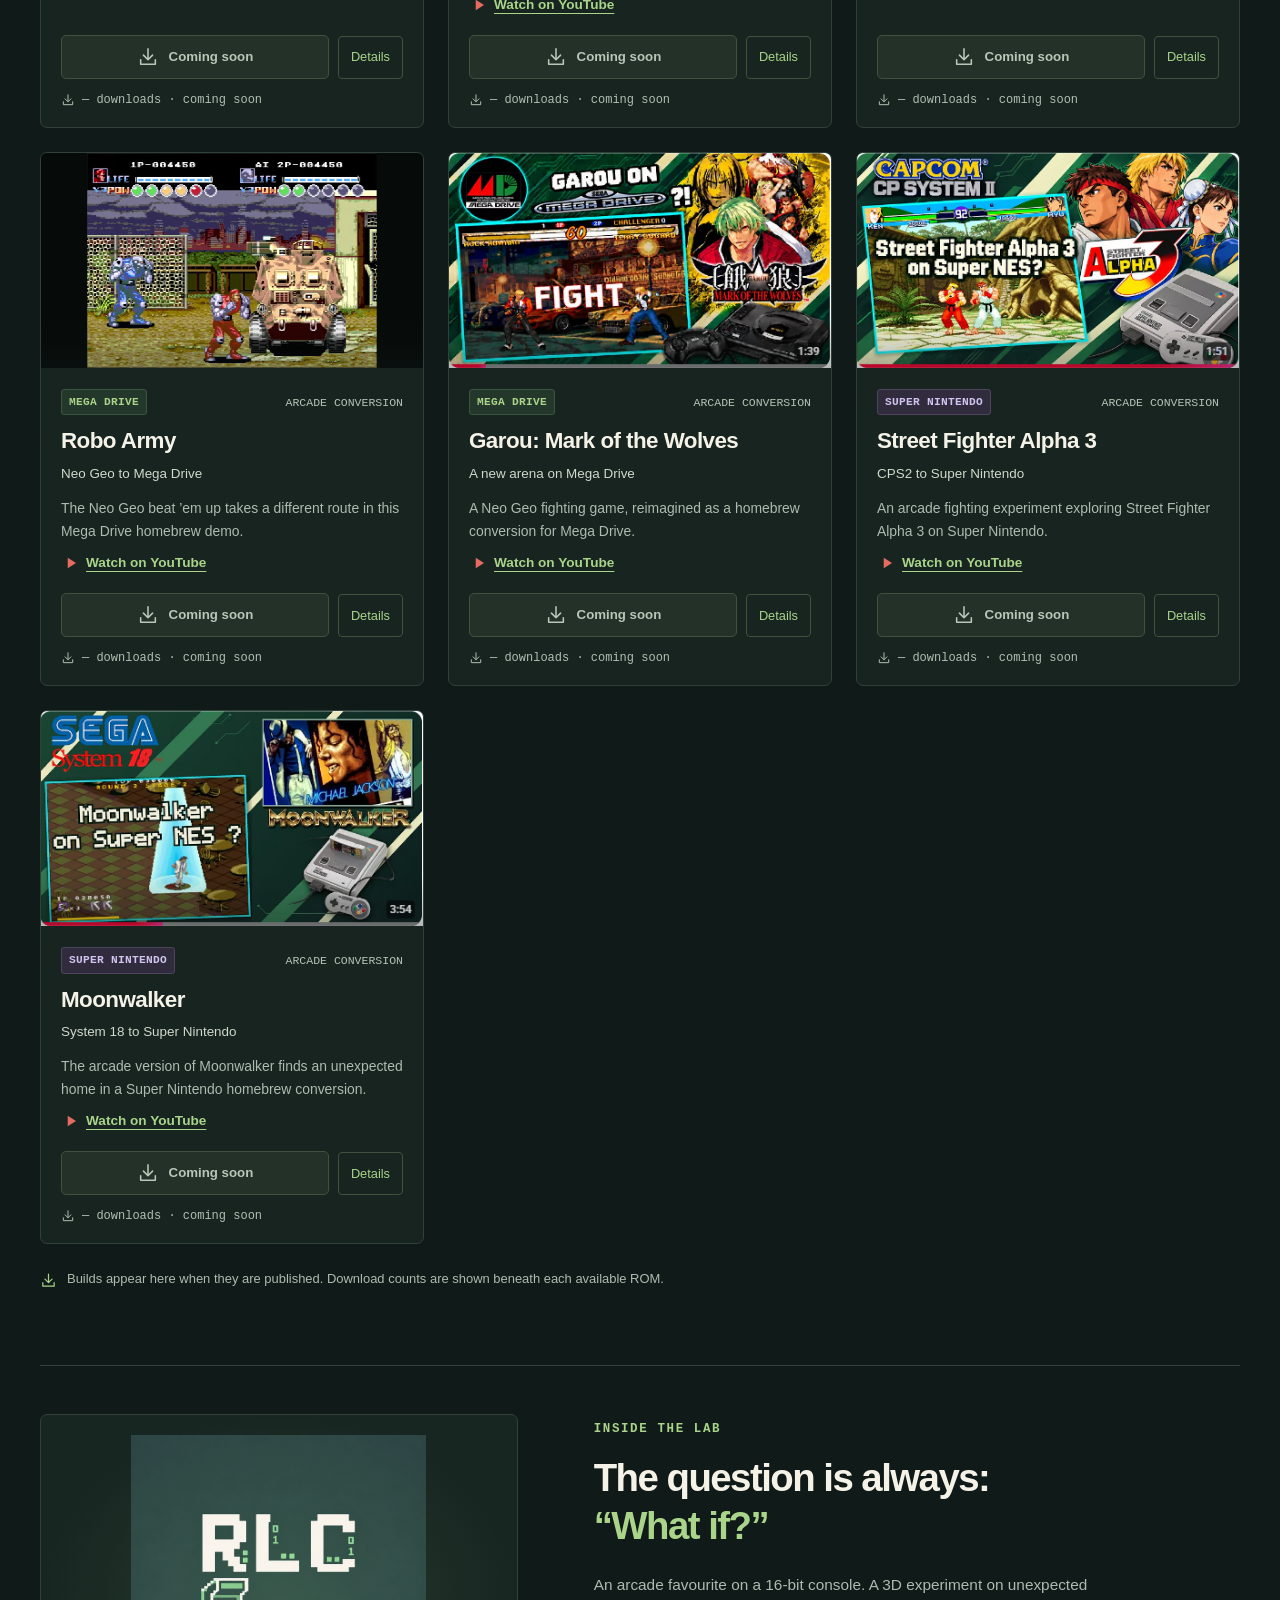
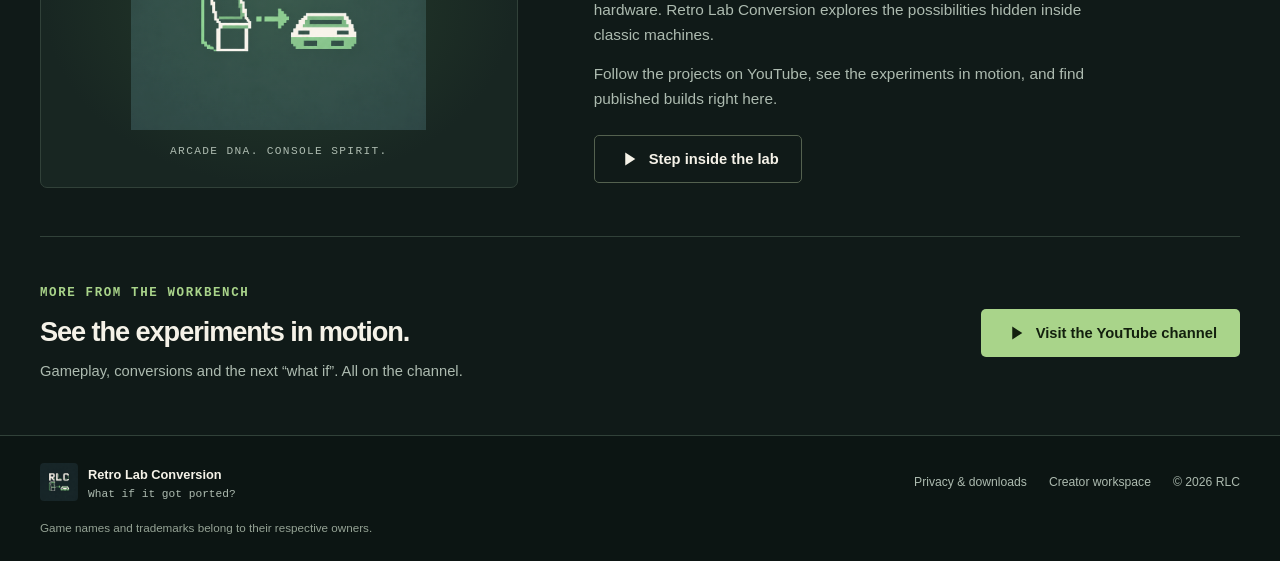
==== commit fe82304d: "Fix stretched logo in the about section" ====
--- a/index.html
+++ b/index.html
@@ -12,8 +12,8 @@
   <meta property="og:type" content="website">
   <title>Retro Lab Conversion — What if it got ported?</title>
   <link rel="icon" href="assets/logo.png" type="image/png">
-  <link rel="stylesheet" href="styles.css?v=20261122-availability2">
-  <script type="module" src="app.js?v=20261122-availability2"></script>
+  <link rel="stylesheet" href="styles.css?v=20261122-logo4">
+  <script type="module" src="app.js?v=20261122-counts3"></script>
 </head>
 <body>
   <a class="skip-link" href="#projects">Skip to projects</a>
@@ -77,3 +77,5 @@
   <dialog id="privacy-dialog" class="info-dialog" aria-labelledby="privacy-title"><button class="icon-button dialog-close" id="privacy-close" aria-label="Close privacy information"><svg><use href="#i-close"/></svg></button><p class="eyebrow">GOOD TO KNOW</p><h2 id="privacy-title">Privacy & downloads</h2><p>This site adds no advertising trackers, analytics or embedded video players. YouTube links open the channel only when you choose to visit.</p><p>Once connected, the catalogue reads public release information from GitHub. Your browser then contacts GitHub, which receives normal connection information such as your IP address. Release information may be cached in this browser tab for five minutes.</p><p>Download counts come from GitHub for each published file. They are not counts of unique people and do not guarantee completed transfers. If a file is replaced, its counter may restart.</p><p>The creator workspace can save an optional local draft in your browser. It never uploads files or stores account credentials.</p><a class="button button-secondary" href="https://docs.github.com/en/site-policy/privacy-policies/github-general-privacy-statement" target="_blank" rel="noopener noreferrer">GitHub privacy policy</a></dialog>
 </body>
 </html>
+
+
--- a/styles.css
+++ b/styles.css
@@ -4,7 +4,7 @@
 .site-header{border-bottom:1px solid var(--line);background:rgba(16,26,24,.97)}.header-inner{min-height:96px;display:flex;align-items:center;justify-content:space-between;gap:32px}.brand{display:flex;align-items:center;gap:11px;font:700 1rem/1.2 var(--mono);letter-spacing:.045em}.brand img{border:1px solid #3a4f40;border-radius:6px}.brand-second{display:block;color:var(--green);font-size:.76rem;letter-spacing:.13em;margin-top:4px}.brand-square{display:inline-block;width:5px;height:5px;background:var(--green);margin:0 0 1px 7px}nav{display:flex;align-items:center;gap:30px;font-size:.88rem}nav>.nav-active{color:var(--green)}.menu-toggle{display:none}
 .hero{padding-top:24px}.hero-topline{display:flex;align-items:center;justify-content:space-between;gap:20px;margin:0 0 13px}.hero-console{font-size:.73rem;letter-spacing:.07em;color:var(--muted)}.hero-banner{height:clamp(210px,26vw,330px);background:#1c2a25 url('assets/banner.png') center center/cover no-repeat;border:1px solid #3a4e3c;border-radius:8px;position:relative;overflow:hidden}.hero-banner:after{content:"";position:absolute;inset:0;box-shadow:inset 0 0 60px #101a1840;pointer-events:none}.hero-copy{display:grid;grid-template-columns:1fr .88fr;gap:80px;padding:43px 0 38px;align-items:end}h1 span{color:var(--green)}.hero-intro{padding-bottom:3px}.hero-intro p{color:var(--muted);max-width:475px;font-size:1.04rem;line-height:1.75;margin-bottom:23px}.lab-strip{display:flex;align-items:center;gap:42px;padding:19px 0;border-top:1px solid var(--line);border-bottom:1px solid var(--line);font:.75rem/1.5 var(--mono);letter-spacing:.07em;color:var(--muted)}.lab-strip strong{font-size:1.2rem;color:var(--green);margin-right:9px;letter-spacing:-.04em}.strip-quote{margin-left:auto;color:#b7c8ad;letter-spacing:.02em}
 .projects-section{padding-top:66px;scroll-margin-top:22px}.section-heading{display:flex;align-items:end;justify-content:space-between;gap:24px;margin-bottom:28px}.section-note{color:var(--muted);font-size:.89rem;padding-bottom:5px}.catalog-toolbar{display:flex;gap:20px;justify-content:space-between;align-items:center}.filter-tabs{display:flex;gap:6px;flex-wrap:wrap}.filter{background:transparent;color:var(--muted);border:1px solid transparent;padding:10px 15px;border-radius:4px;font-size:.85rem;min-height:43px}.filter span{margin-left:6px;font: .75rem var(--mono);color:#bac7b5}.filter.active{color:var(--text);background:#25372c;border-color:#4b6046}.filter.active span{color:var(--green)}.filter:hover{background:var(--surface-2);color:var(--text)}.search-field{display:flex;align-items:center;gap:10px;border:1px solid var(--line);background:var(--surface);padding:0 13px;border-radius:4px;color:var(--muted)}.search-field input{width:185px;padding:10px 0;min-height:43px;background:transparent;border:none;color:var(--text);font-size:.86rem;outline:none}.search-field:focus-within{outline:2px solid var(--green);outline-offset:3px}.search-field svg{width:18px;height:18px}.search-field input::placeholder{color:#9cad9e}.catalog-subline{display:flex;justify-content:space-between;align-items:center;font-size:.8rem;color:var(--muted);margin:22px 0 16px}.sort-label{display:flex;align-items:center;gap:8px}.sort-label select{appearance:none;color:var(--text);border:0;background:transparent url("data:image/svg+xml,%3Csvg xmlns='http://www.w3.org/2000/svg' width='14' height='14' viewBox='0 0 24 24' fill='none' stroke='%23adbbb0' stroke-width='2'%3E%3Cpath d='m6 9 6 6 6-6'/%3E%3C/svg%3E") right 5px center/14px no-repeat;padding:8px 26px 8px 6px;font-size:.8rem;border-radius:3px}.sort-label option{background:var(--surface)}.project-grid{display:grid;grid-template-columns:repeat(3,minmax(0,1fr));gap:24px}.project-card{min-width:0;border:1px solid var(--line);background:var(--surface);border-radius:7px;overflow:hidden;display:flex;flex-direction:column;transition:border-color .18s,transform .18s}.project-card:hover{border-color:#6c855d;transform:translateY(-3px)}.cover-button{border:0;padding:0;display:block;width:100%;background:var(--surface);text-align:left}.project-cover{aspect-ratio:420/236;position:relative;overflow:hidden;background:#25382b}.project-cover img{position:absolute;max-width:none;width:310.714286%;height:auto;pointer-events:none}.crop-0 img{left:-.952381%;top:-1.694915%}.crop-1 img{left:-104.761905%;top:-1.694915%}.crop-2 img{left:-208.571429%;top:-1.694915%}.crop-3 img{left:-.952381%;top:-148.305085%}.crop-4 img{left:-104.761905%;top:-148.305085%}.crop-5 img{left:-208.571429%;top:-148.305085%}.cover-shade{position:absolute;inset:0;background:linear-gradient(transparent 75%,#101a1850)}.project-body{padding:21px 20px 18px;display:flex;flex-direction:column;flex:1}.card-topline{display:flex;align-items:center;justify-content:space-between;gap:8px;margin-bottom:13px}.platform-badge{font:700 .7rem/1.5 var(--mono);letter-spacing:.025em;color:var(--green);background:#24372b;padding:4px 7px;border:1px solid #3c5540;border-radius:3px}.platform-badge.snes{color:#d1c4ee;background:#302c3e;border-color:#4e455d}.project-kind{color:#b4c2b5;font:.72rem var(--mono)}.project-card h3{font-size:1.4rem;line-height:1.2;min-height:1.3em}.project-card h3 button{border:0;padding:0;background:none;color:inherit;font:inherit;letter-spacing:inherit;text-align:left}.project-card h3 button:hover{color:var(--green)}.project-subtitle{font-size:.84rem;color:#d0d9ca;margin-top:5px}.project-description{color:var(--muted);font-size:.87rem;line-height:1.65;margin:12px 0 20px;flex:1}.card-actions{display:flex;align-items:center;gap:9px}.card-actions>.button{flex:1;min-height:43px;padding:10px 8px;font-size:.83rem}.button-unavailable{color:#b9c6b8;background:#233129;border-color:#41513d}.card-details{color:var(--green);font-size:.8rem;border:1px solid #41513d;background:transparent;border-radius:4px;min-height:43px;padding:8px 12px}.card-details:hover{background:#293d2d}.download-counter{margin-top:12px;color:#b2bfb2;display:flex;align-items:center;gap:7px;font:.75rem/1.5 var(--mono)}.download-counter svg{width:14px;height:14px}.download-counter strong{color:var(--green);font-weight:400}.download-note{display:flex;align-items:flex-start;gap:10px;color:var(--muted);font-size:.81rem;margin-top:24px}.download-note svg{width:17px;height:17px;margin-top:4px;color:var(--green)}.catalog-notice{padding:14px 18px;background:#2e3322;border:1px solid #5b6542;border-radius:5px;color:#dbe3b6;font-size:.9rem;margin-bottom:20px}.empty-state{text-align:center;border:1px dashed #56634b;padding:60px 24px;border-radius:6px;background:var(--surface)}.empty-state>svg{width:36px;height:36px;color:var(--green);margin-bottom:15px}.empty-state p{color:var(--muted);margin:12px 0 20px}
-.about-section{margin-top:76px;padding:48px 0;border-block:1px solid var(--line);display:grid;grid-template-columns:.85fr 1.15fr;gap:76px;align-items:center}.about-visual{display:flex;flex-direction:column;align-items:center;justify-content:center;position:relative;background:radial-gradient(ellipse,#263d2c 0%,#182622 70%);border:1px solid var(--line);border-radius:7px;padding:20px}.about-visual img{width:min(295px,100%);mix-blend-mode:screen}.about-visual>span{font-size:.7rem;letter-spacing:.12em;color:var(--muted);padding:12px 0 6px}.about-copy h2{font-size:clamp(1.8rem,3vw,2.55rem);line-height:1.25;margin-bottom:22px}.about-copy h2 span{color:var(--green)}.about-copy>p:not(.eyebrow){color:var(--muted);max-width:520px;margin-top:13px;font-size:.96rem}.about-copy .button{margin-top:24px}.channel-section{display:flex;align-items:center;justify-content:space-between;gap:30px;padding:46px 0 52px}.channel-section h2{font-size:1.7rem;margin:12px 0}.channel-section p:not(.eyebrow){font-size:.92rem;color:var(--muted)}.channel-section>.button{flex-shrink:0}.site-footer{background:#0c1513;border-top:1px solid var(--line);padding:27px 0 24px}.footer-inner{display:flex;justify-content:space-between;align-items:center;gap:24px}.footer-brand{display:flex;align-items:center;gap:10px;font-size:.8rem;font-weight:600}.footer-brand img{border-radius:4px}.footer-tagline{display:block;color:var(--muted);font: .7rem var(--mono);margin-top:3px}.footer-links{display:flex;flex-wrap:wrap;gap:22px;color:var(--muted);font-size:.76rem}.footer-note{color:#95a395;font-size:.73rem;margin-top:17px}
+.about-section{margin-top:76px;padding:48px 0;border-block:1px solid var(--line);display:grid;grid-template-columns:.85fr 1.15fr;gap:76px;align-items:center}.about-visual{display:flex;flex-direction:column;align-items:center;justify-content:center;position:relative;background:radial-gradient(ellipse,#263d2c 0%,#182622 70%);border:1px solid var(--line);border-radius:7px;padding:20px}.about-visual img{width:min(295px,100%);height:auto;aspect-ratio:1;object-fit:contain;flex:none;mix-blend-mode:screen}.about-visual>span{font-size:.7rem;letter-spacing:.12em;color:var(--muted);padding:12px 0 6px}.about-copy h2{font-size:clamp(1.8rem,3vw,2.55rem);line-height:1.25;margin-bottom:22px}.about-copy h2 span{color:var(--green)}.about-copy>p:not(.eyebrow){color:var(--muted);max-width:520px;margin-top:13px;font-size:.96rem}.about-copy .button{margin-top:24px}.channel-section{display:flex;align-items:center;justify-content:space-between;gap:30px;padding:46px 0 52px}.channel-section h2{font-size:1.7rem;margin:12px 0}.channel-section p:not(.eyebrow){font-size:.92rem;color:var(--muted)}.channel-section>.button{flex-shrink:0}.site-footer{background:#0c1513;border-top:1px solid var(--line);padding:27px 0 24px}.footer-inner{display:flex;justify-content:space-between;align-items:center;gap:24px}.footer-brand{display:flex;align-items:center;gap:10px;font-size:.8rem;font-weight:600}.footer-brand img{border-radius:4px}.footer-tagline{display:block;color:var(--muted);font: .7rem var(--mono);margin-top:3px}.footer-links{display:flex;flex-wrap:wrap;gap:22px;color:var(--muted);font-size:.76rem}.footer-note{color:#95a395;font-size:.73rem;margin-top:17px}
 dialog{color:var(--text);background:var(--surface);border:1px solid #5a7150;border-radius:9px;padding:0;width:min(700px,calc(100% - 32px));max-height:calc(100dvh - 48px);overflow-y:auto;box-shadow:0 30px 130px #0008}dialog::backdrop{background:#050d0ce0;backdrop-filter:blur(6px)}body.dialog-open{overflow:hidden}.dialog-close{position:absolute;right:14px;top:14px;background:#101a18f0;z-index:1}.dialog-art{position:relative}.dialog-art .project-cover{aspect-ratio:420/236}.dialog-content-inner{padding:28px 32px 32px}.dialog-content-inner h2{margin:16px 0 10px}.dialog-description{color:var(--muted);margin-bottom:24px}.detail-grid{display:grid;grid-template-columns:repeat(3,1fr);gap:12px;padding:18px 0;border-block:1px solid var(--line);margin-bottom:24px}.detail-grid dt{font:.72rem var(--mono);color:var(--muted);margin-bottom:5px}.detail-grid dd{margin:0;font-size:.9rem;overflow-wrap:anywhere}.dialog-status{background:#223426;border:1px solid #435b3b;padding:16px 18px;border-radius:5px;margin-bottom:22px}.dialog-status p{font-size:.87rem;color:var(--muted);margin-top:5px}.dialog-status strong{font-size:.94rem;color:var(--green)}.asset-list{display:grid;gap:12px;margin-bottom:22px}.asset-row{border:1px solid var(--line);padding:15px;border-radius:5px}.asset-row .button{width:100%;overflow-wrap:anywhere;word-break:break-word}.asset-meta{font:.75rem/1.5 var(--mono);color:var(--muted);margin-top:9px;overflow-wrap:anywhere}.info-dialog{padding:36px}.info-dialog h2{font-size:1.9rem;margin:12px 38px 20px 0}.info-dialog p:not(.eyebrow){margin:16px 0;color:var(--muted);font-size:.94rem}.info-dialog .button{margin-top:8px}
 .creator-main{padding:45px 0 64px}.back-link{font-size:.85rem;color:var(--green);display:inline-block;margin-bottom:25px}.creator-heading{max-width:780px;margin-bottom:32px}.creator-heading h1{font-size:clamp(2rem,4.5vw,3.1rem);margin:13px 0 18px}.creator-heading>p:not(.eyebrow){color:var(--muted)}.creator-layout{display:grid;grid-template-columns:.9fr 1.1fr;gap:28px;align-items:start}.creator-panel{border:1px solid var(--line);border-radius:7px;padding:28px;background:var(--surface)}.creator-panel h2{font-size:1.5rem;margin-bottom:20px}.setup-steps{padding-left:24px;margin:0}.setup-steps li{padding:0 0 24px 8px;color:var(--muted);font-size:.91rem}.setup-steps li::marker{font-family:var(--mono);color:var(--green)}.setup-steps strong{display:block;color:var(--text);margin-bottom:5px}.setup-steps .button{margin-top:12px}.setup-steps li:last-child{padding-bottom:0}.creator-aside-note{margin-top:22px;padding-top:20px;border-top:1px solid var(--line);color:var(--muted);font-size:.85rem}.creator-aside-note a{color:var(--green);text-decoration:underline}.form-field{display:block;margin:0 0 18px}.form-field>span,.field-label{display:block;font-size:.87rem;margin-bottom:7px}.form-field input,.form-field textarea,.form-field select{width:100%;border:1px solid #52614d;border-radius:4px;background:#101a18;color:var(--text);padding:11px 13px;min-height:46px}.form-field textarea{min-height:110px;resize:vertical}.form-field input::placeholder,.form-field textarea::placeholder{color:#a4b09e}.field-pair{display:grid;grid-template-columns:1fr 1fr;gap:14px}.file-field{padding:20px;border:1px dashed #7a9169;border-radius:5px;background:#1e2e23;text-align:center;margin-bottom:20px}.file-field input{max-width:100%;font-size:.84rem}.file-field p{font-size:.8rem;color:var(--muted);margin-top:10px}.file-field.dragover{background:#304c30;border-style:solid}.form-actions{display:flex;gap:10px;flex-wrap:wrap}.form-actions .button{flex:1}.draft-status{font-size:.85rem;color:var(--green);margin:14px 0 0;min-height:1.5em}.publication-preview{margin-top:22px;border-top:1px solid var(--line);padding-top:22px}.publication-preview h3{font-size:1.1rem;margin-bottom:10px}.publication-preview pre{white-space:pre-wrap;overflow-wrap:anywhere;background:#0d1713;border:1px solid var(--line);border-radius:4px;padding:16px;font:.8rem/1.65 var(--mono);color:#d2dfc9}.publication-preview .button{width:100%;margin-top:10px}.creator-muted{font-size:.84rem;color:var(--muted);margin-top:15px}.inline-link{color:var(--green);text-decoration:underline}.creator-tools{display:flex;justify-content:space-between;align-items:center;gap:16px;margin-bottom:18px}.creator-tools h2{margin:0}.creator-tools .text-button{font-size:.78rem;color:var(--muted)}
 @media(min-width:1600px){.container{width:min(1280px,calc(100% - 100px))}.hero-banner{height:355px}.project-body{padding:24px}}
@@ -14,3 +14,4 @@
 .project-cover.standalone-cover{background:#060a09}.project-cover.standalone-cover img{inset:0;width:100%;height:100%;object-fit:contain;image-rendering:pixelated}.dialog-art .project-cover.standalone-cover{aspect-ratio:4/3}
 .project-card .project-description{flex:0;margin-bottom:10px}.project-video{display:inline-flex;align-items:center;align-self:flex-start;gap:7px;color:var(--green);font-size:.85rem;font-weight:600;line-height:1.5;margin-bottom:20px;text-decoration:underline;text-underline-offset:4px}.project-video svg{width:18px;height:18px;color:#e66c62}.project-video:hover{color:#c5e7af}.card-actions{margin-top:auto}.dialog-content-inner .dialog-description{margin-bottom:10px}
 @media(prefers-reduced-motion:reduce){html{scroll-behavior:auto}*,*:before,*:after{transition:none!important;animation:none!important}}
+
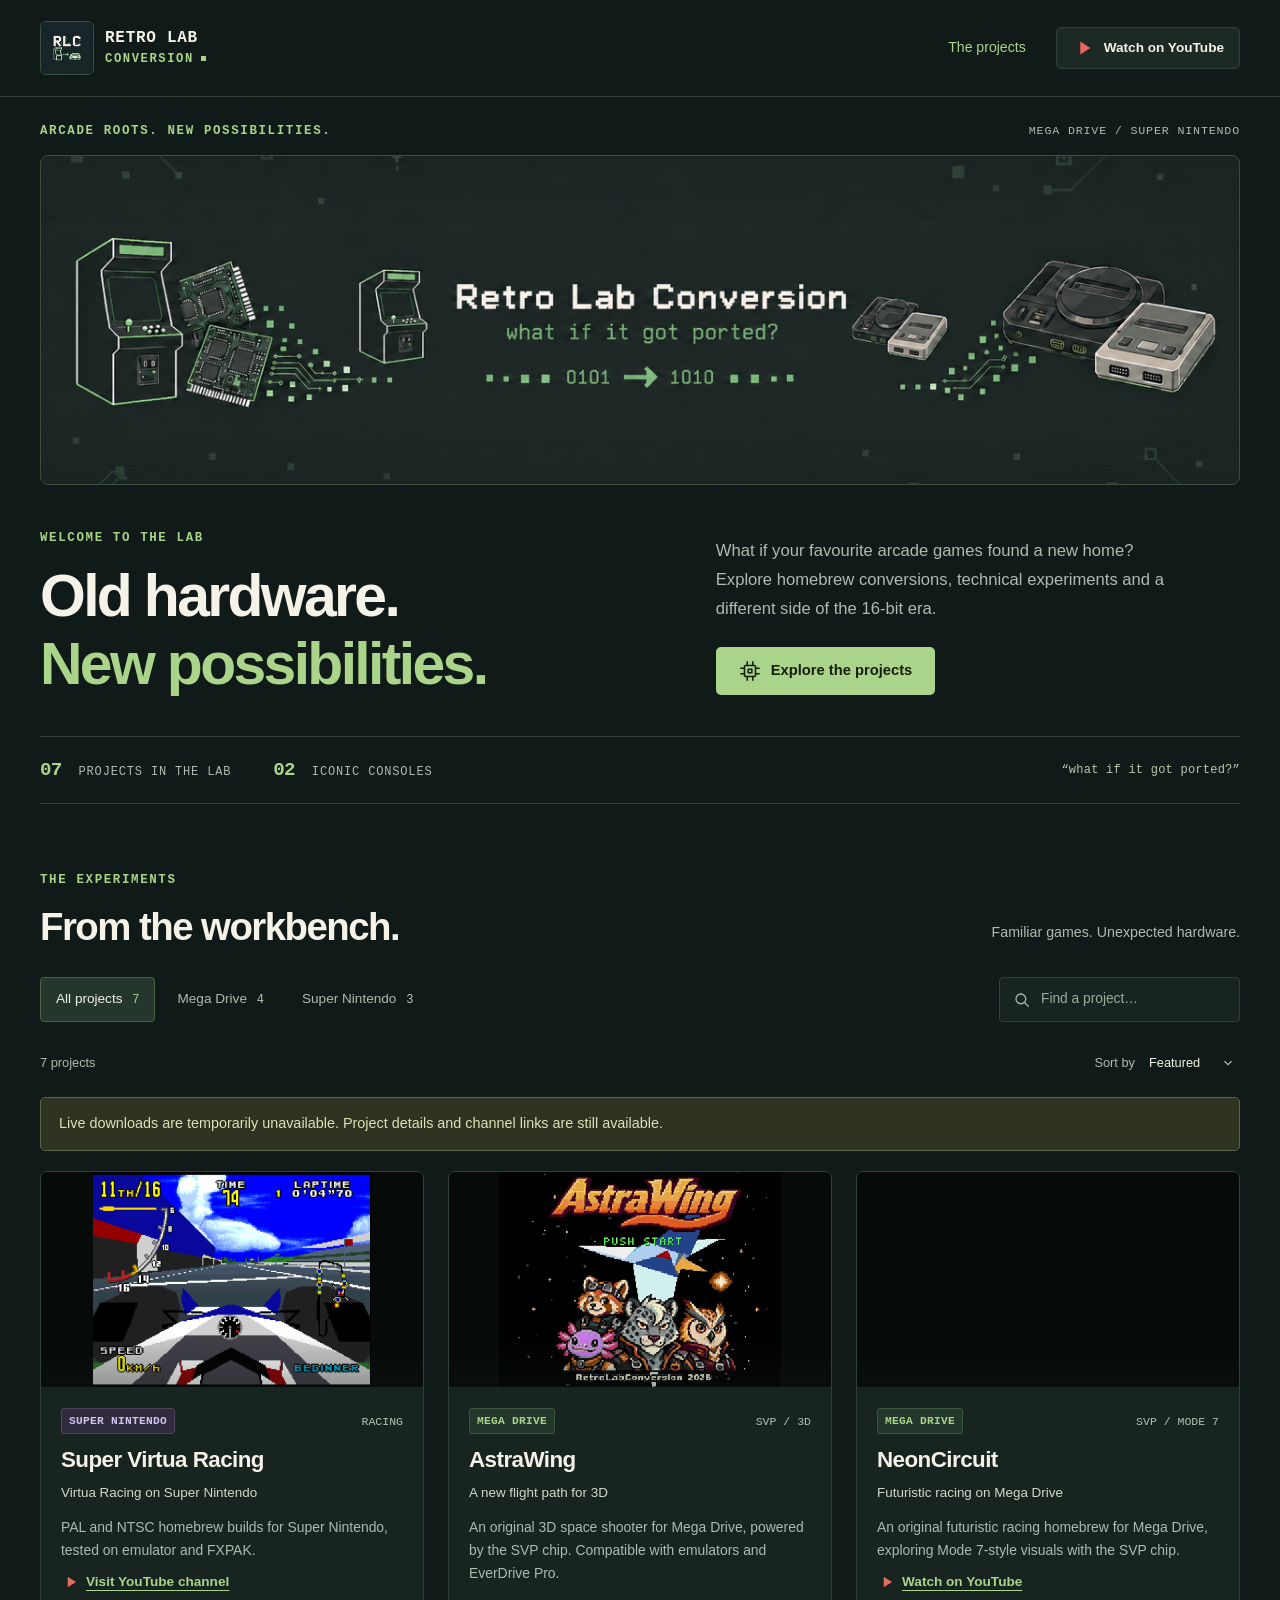
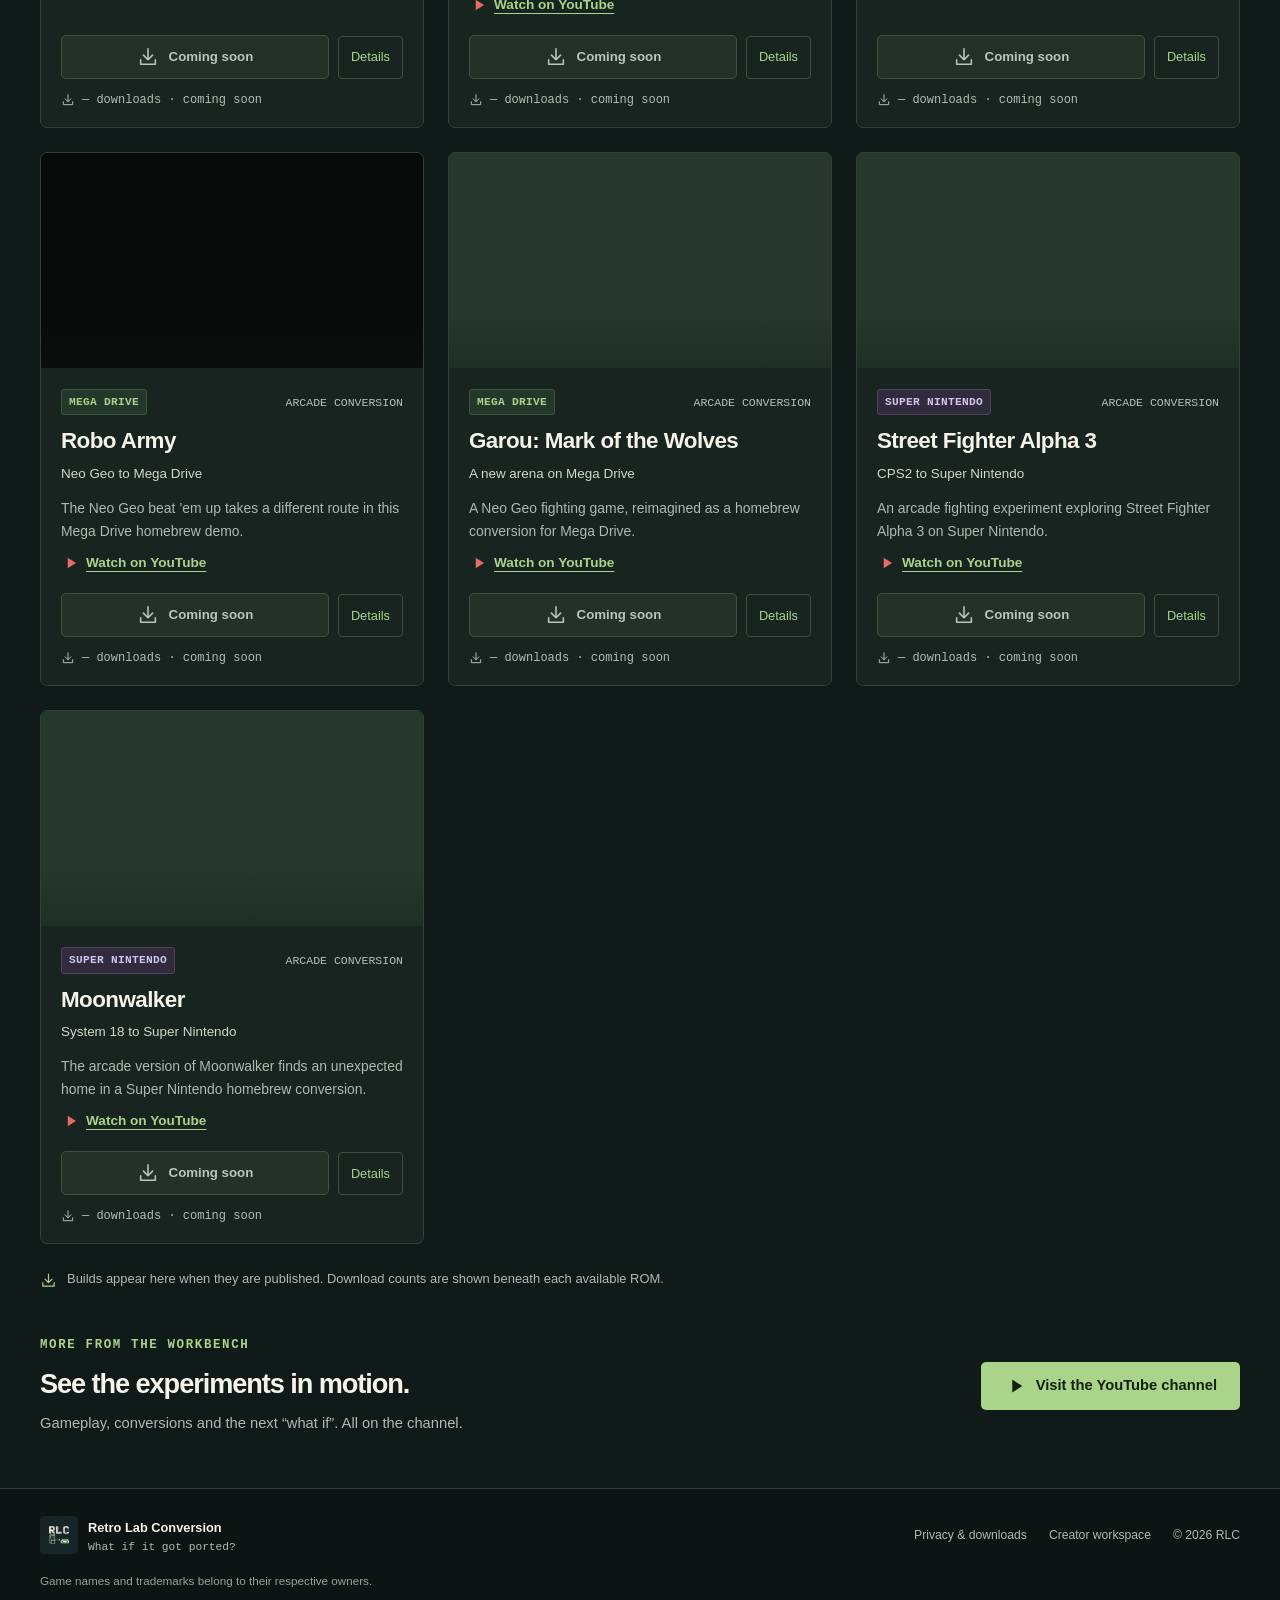
==== commit 8e63966c: "Remove redundant Inside the lab section" ====
--- a/index.html
+++ b/index.html
@@ -32,7 +32,7 @@
       <a class="brand" href="./" aria-label="Retro Lab Conversion home"><img src="assets/logo.png" alt="" width="54" height="54"><span>RETRO LAB<span class="brand-second">CONVERSION<span class="brand-square"></span></span></span></a>
       <button class="icon-button menu-toggle" id="menu-toggle" aria-label="Open navigation" aria-expanded="false" aria-controls="navigation"><svg><use href="#i-menu"/></svg></button>
       <nav id="navigation" aria-label="Main navigation">
-        <a class="nav-active" href="#projects">The projects</a><a href="#about">Inside the lab</a>
+        <a class="nav-active" href="#projects">The projects</a>
         <a class="button button-small button-youtube" href="https://www.youtube.com/@RetroLabConversion" target="_blank" rel="noopener noreferrer"><svg><use href="#i-play"/></svg> Watch on YouTube</a>
       </nav>
     </div>
@@ -63,11 +63,6 @@
       <p class="download-note"><svg aria-hidden="true"><use href="#i-download"/></svg> Builds appear here when they are published. Download counts are shown beneath each available ROM.</p>
     </section>
 
-    <section class="about-section container" id="about" aria-labelledby="about-title">
-      <div class="about-visual"><img src="assets/logo.png" width="800" height="800" alt="RLC pixel logo: an arcade cabinet becoming a console"><span class="mono">ARCADE DNA. CONSOLE SPIRIT.</span></div>
-      <div class="about-copy"><p class="eyebrow section-kicker">INSIDE THE LAB</p><h2 id="about-title">The question is always:<br><span>“What if?”</span></h2><p>An arcade favourite on a 16-bit console. A 3D experiment on unexpected hardware. Retro Lab Conversion explores the possibilities hidden inside classic machines.</p><p>Follow the projects on YouTube, see the experiments in motion, and find published builds right here.</p><a class="button button-secondary" href="https://www.youtube.com/@RetroLabConversion" target="_blank" rel="noopener noreferrer"><svg><use href="#i-play"/></svg> Step inside the lab</a></div>
-    </section>
-
     <section class="channel-section container" aria-labelledby="channel-title"><div><p class="eyebrow">MORE FROM THE WORKBENCH</p><h2 id="channel-title">See the experiments in motion.</h2><p>Gameplay, conversions and the next “what if”. All on the channel.</p></div><a class="button button-primary" href="https://www.youtube.com/@RetroLabConversion/videos" target="_blank" rel="noopener noreferrer"><svg><use href="#i-play"/></svg> Visit the YouTube channel</a></section>
   </main>
 
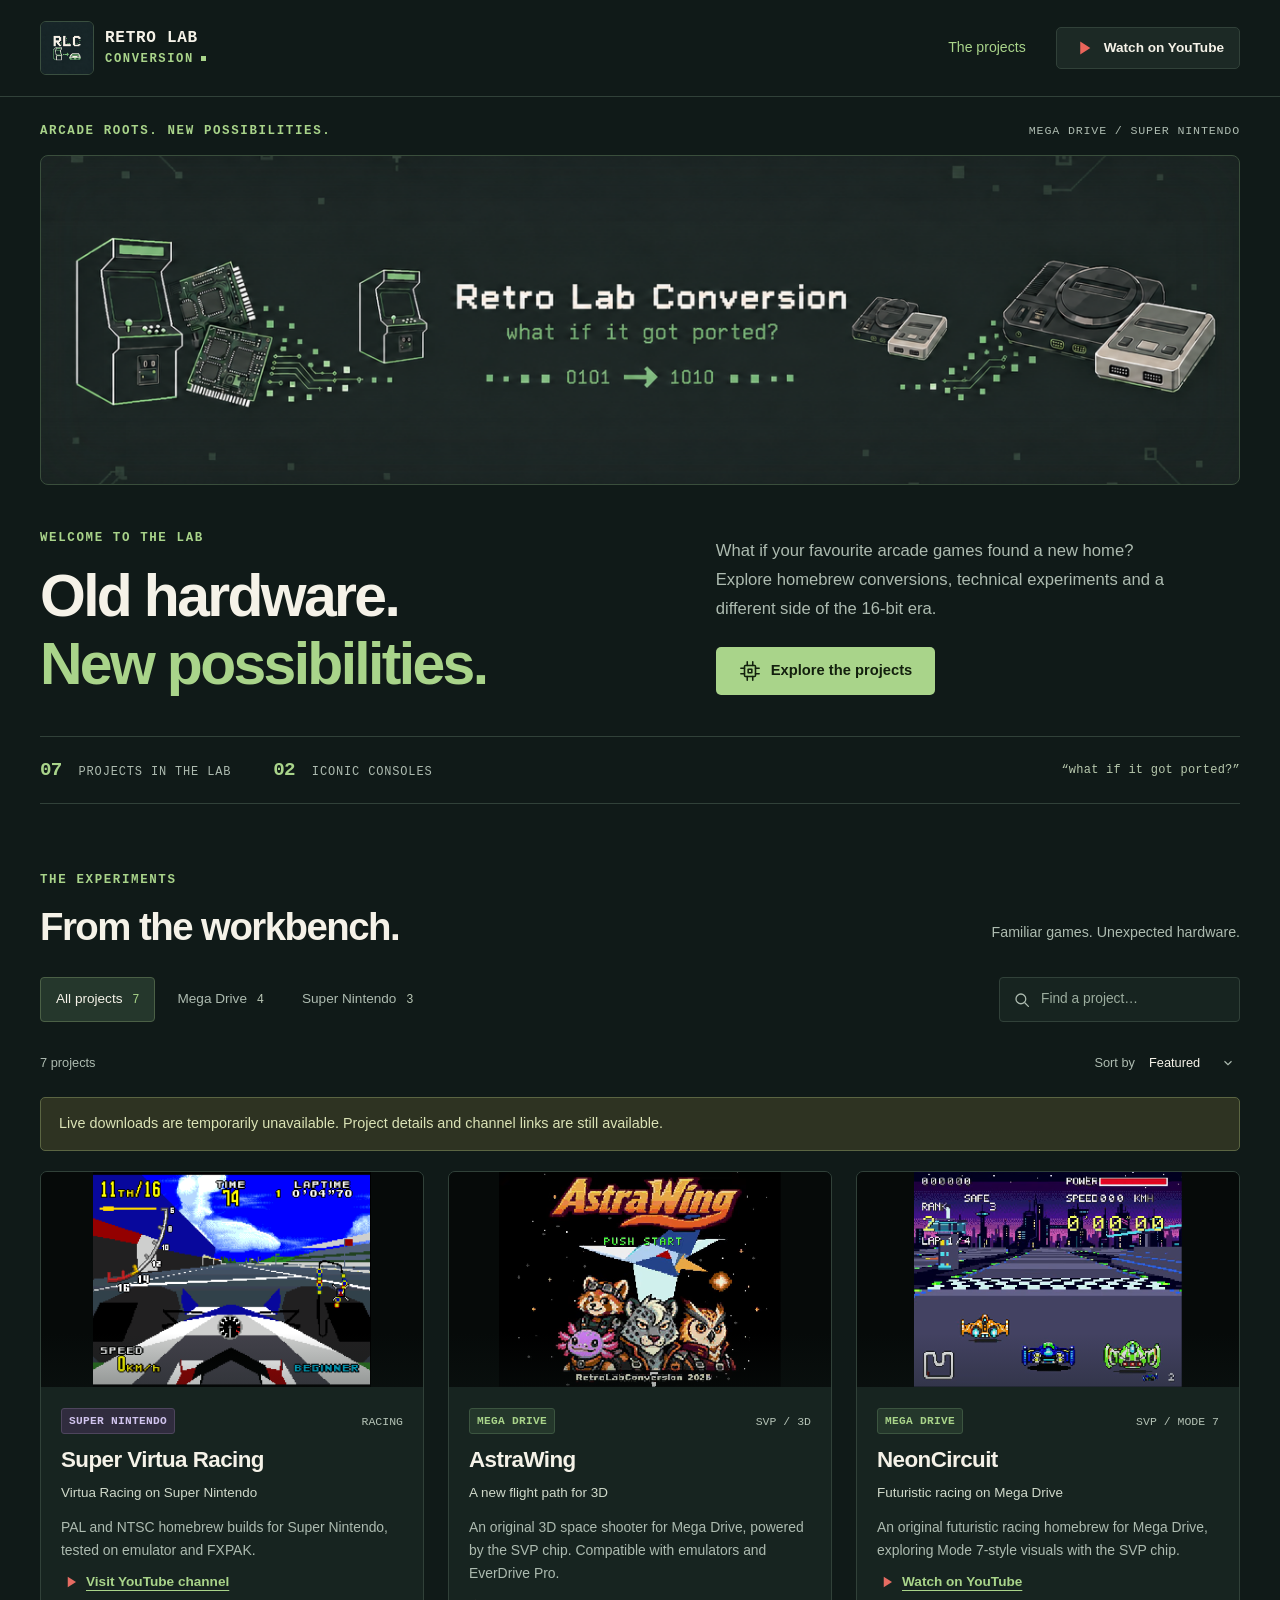
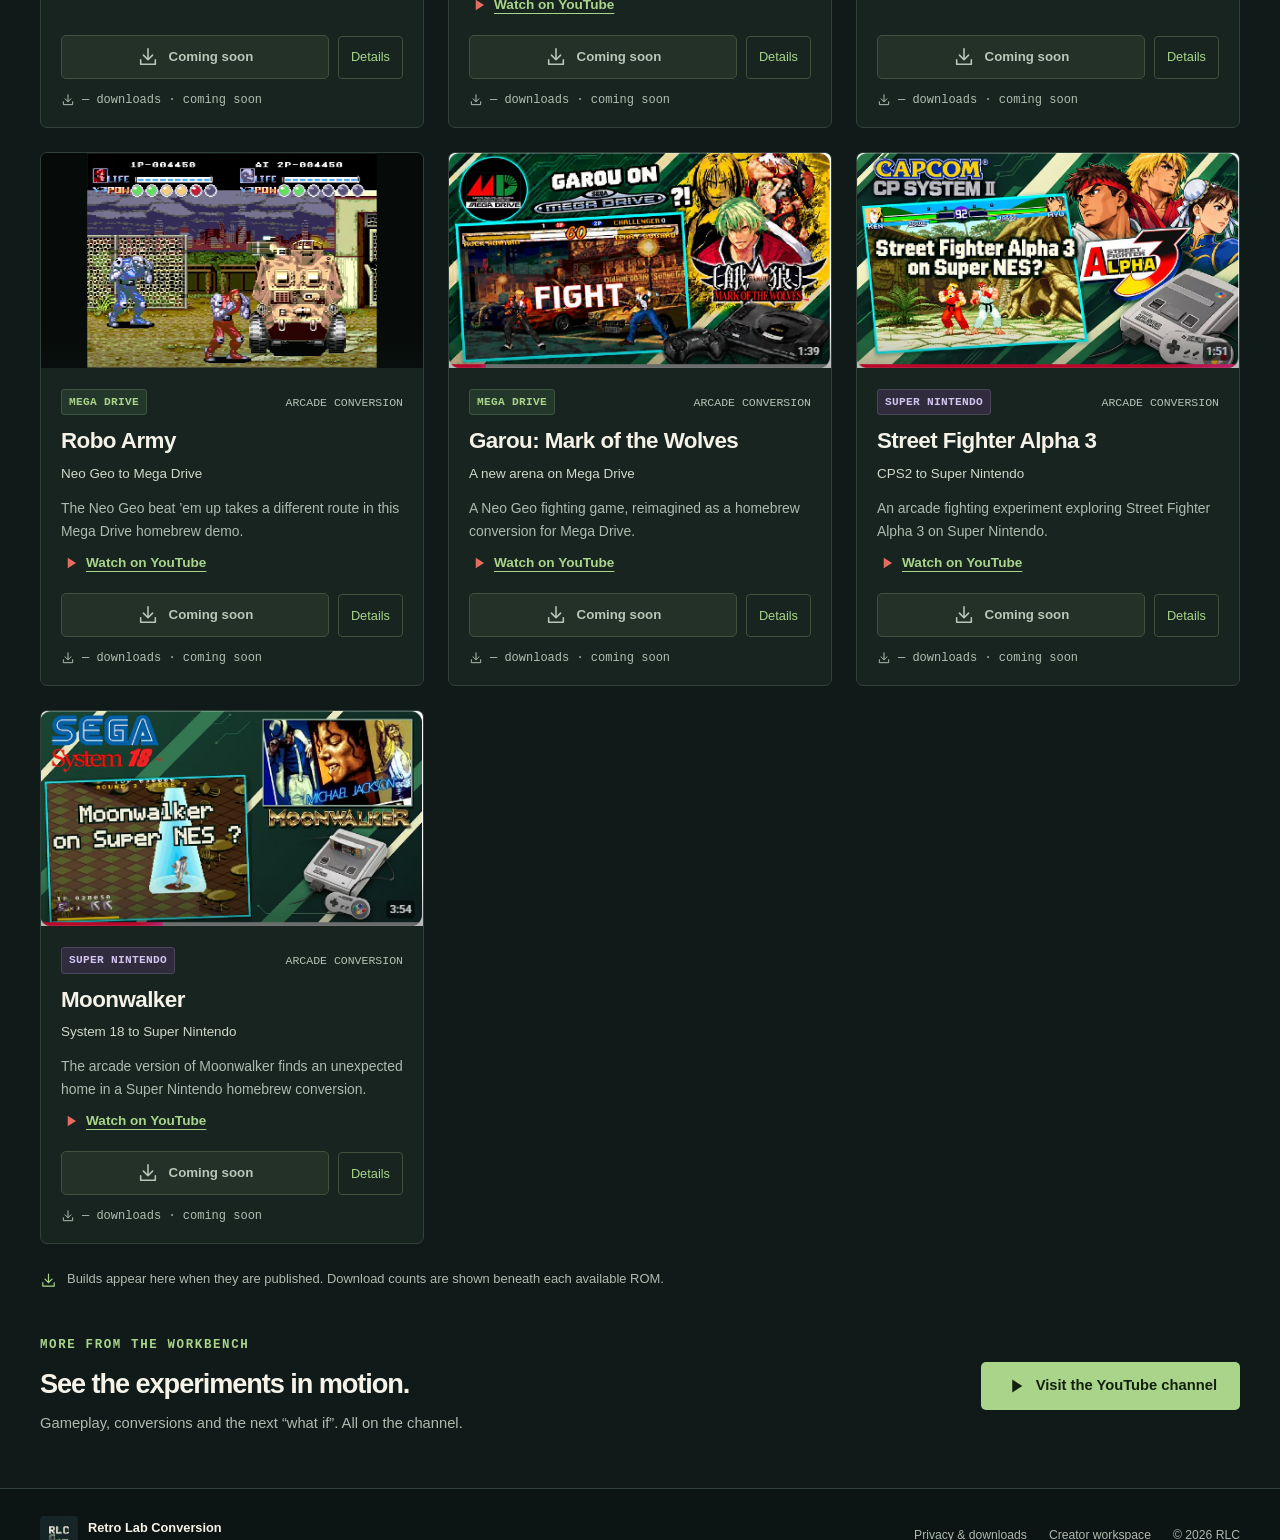
==== commit 71664b60: "Refresh published ROM links on each page load" ====
--- a/index.html
+++ b/index.html
@@ -13,7 +13,7 @@
   <title>Retro Lab Conversion — What if it got ported?</title>
   <link rel="icon" href="assets/logo.png" type="image/png">
   <link rel="stylesheet" href="styles.css?v=20261122-logo4">
-  <script type="module" src="app.js?v=20261122-counts3"></script>
+  <script type="module" src="app.js?v=20261122-releases5"></script>
 </head>
 <body>
   <a class="skip-link" href="#projects">Skip to projects</a>
@@ -74,3 +74,4 @@
 </html>
 
 
+
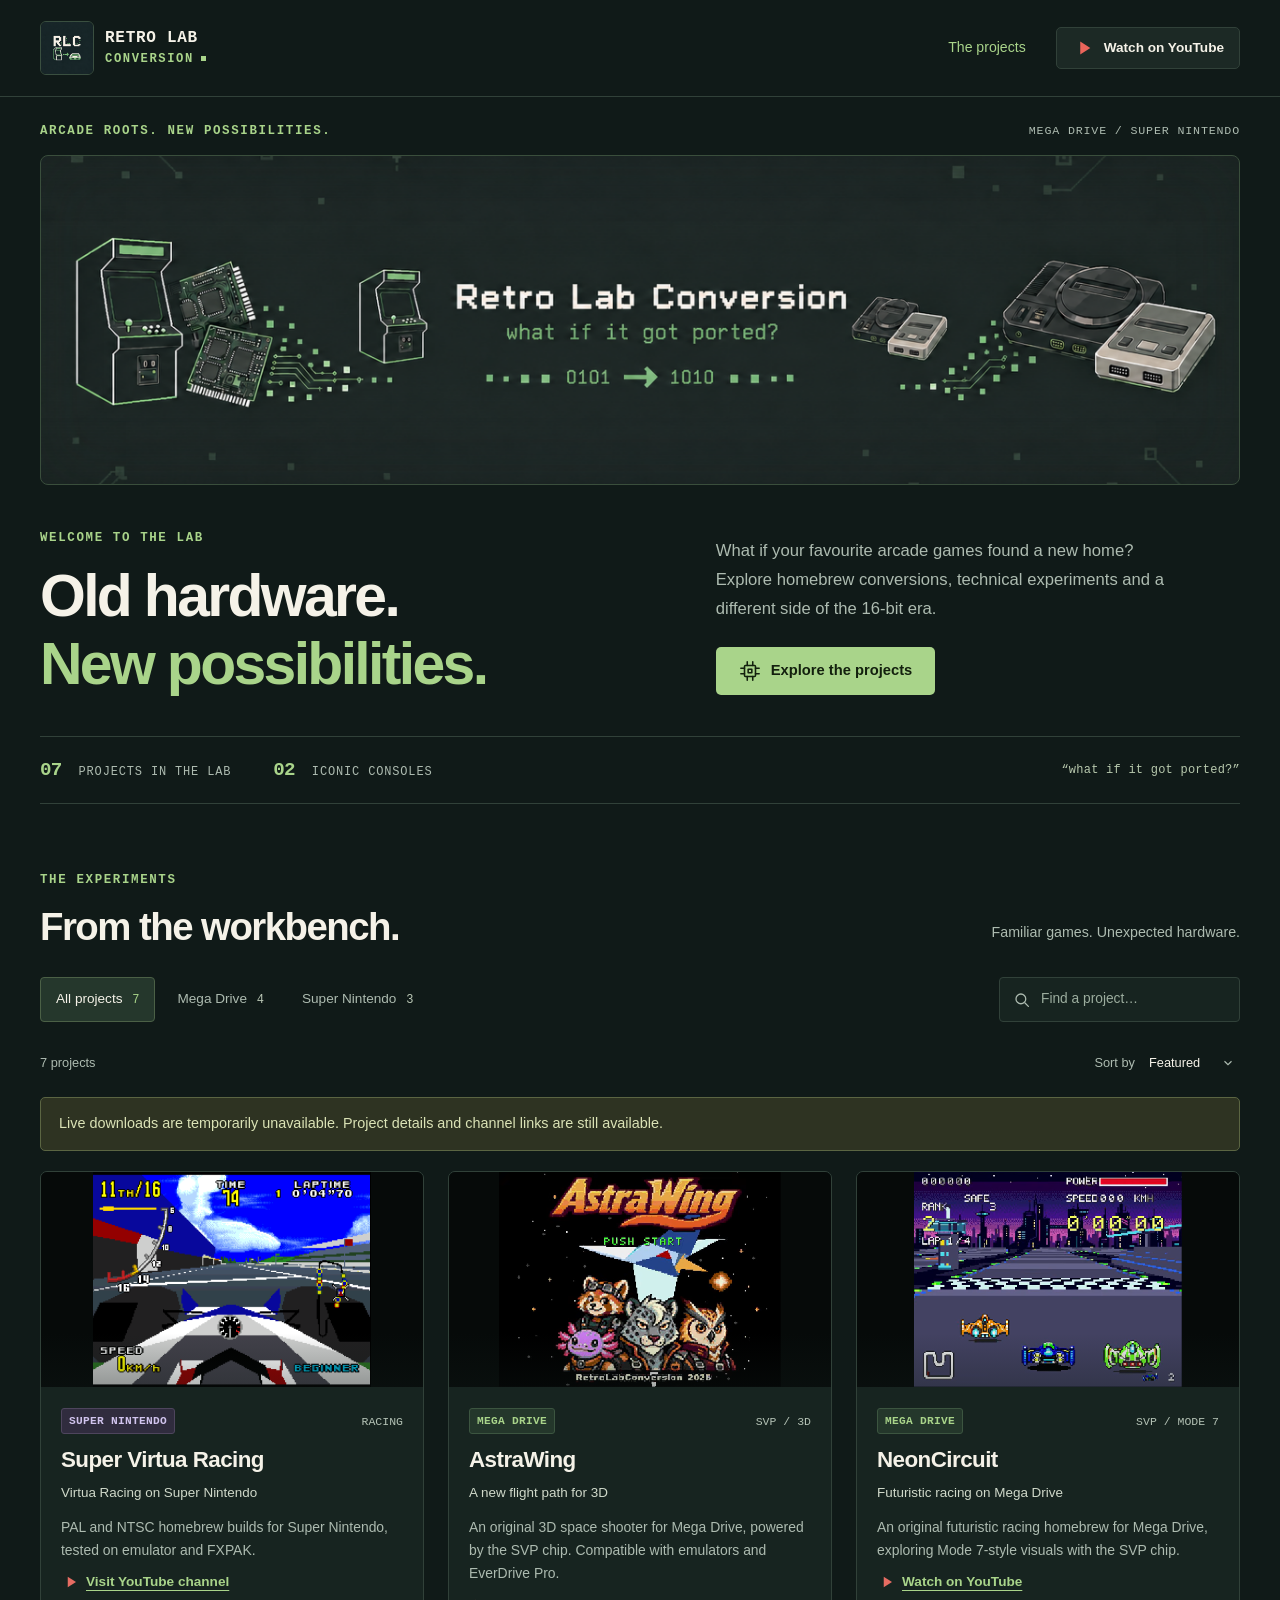
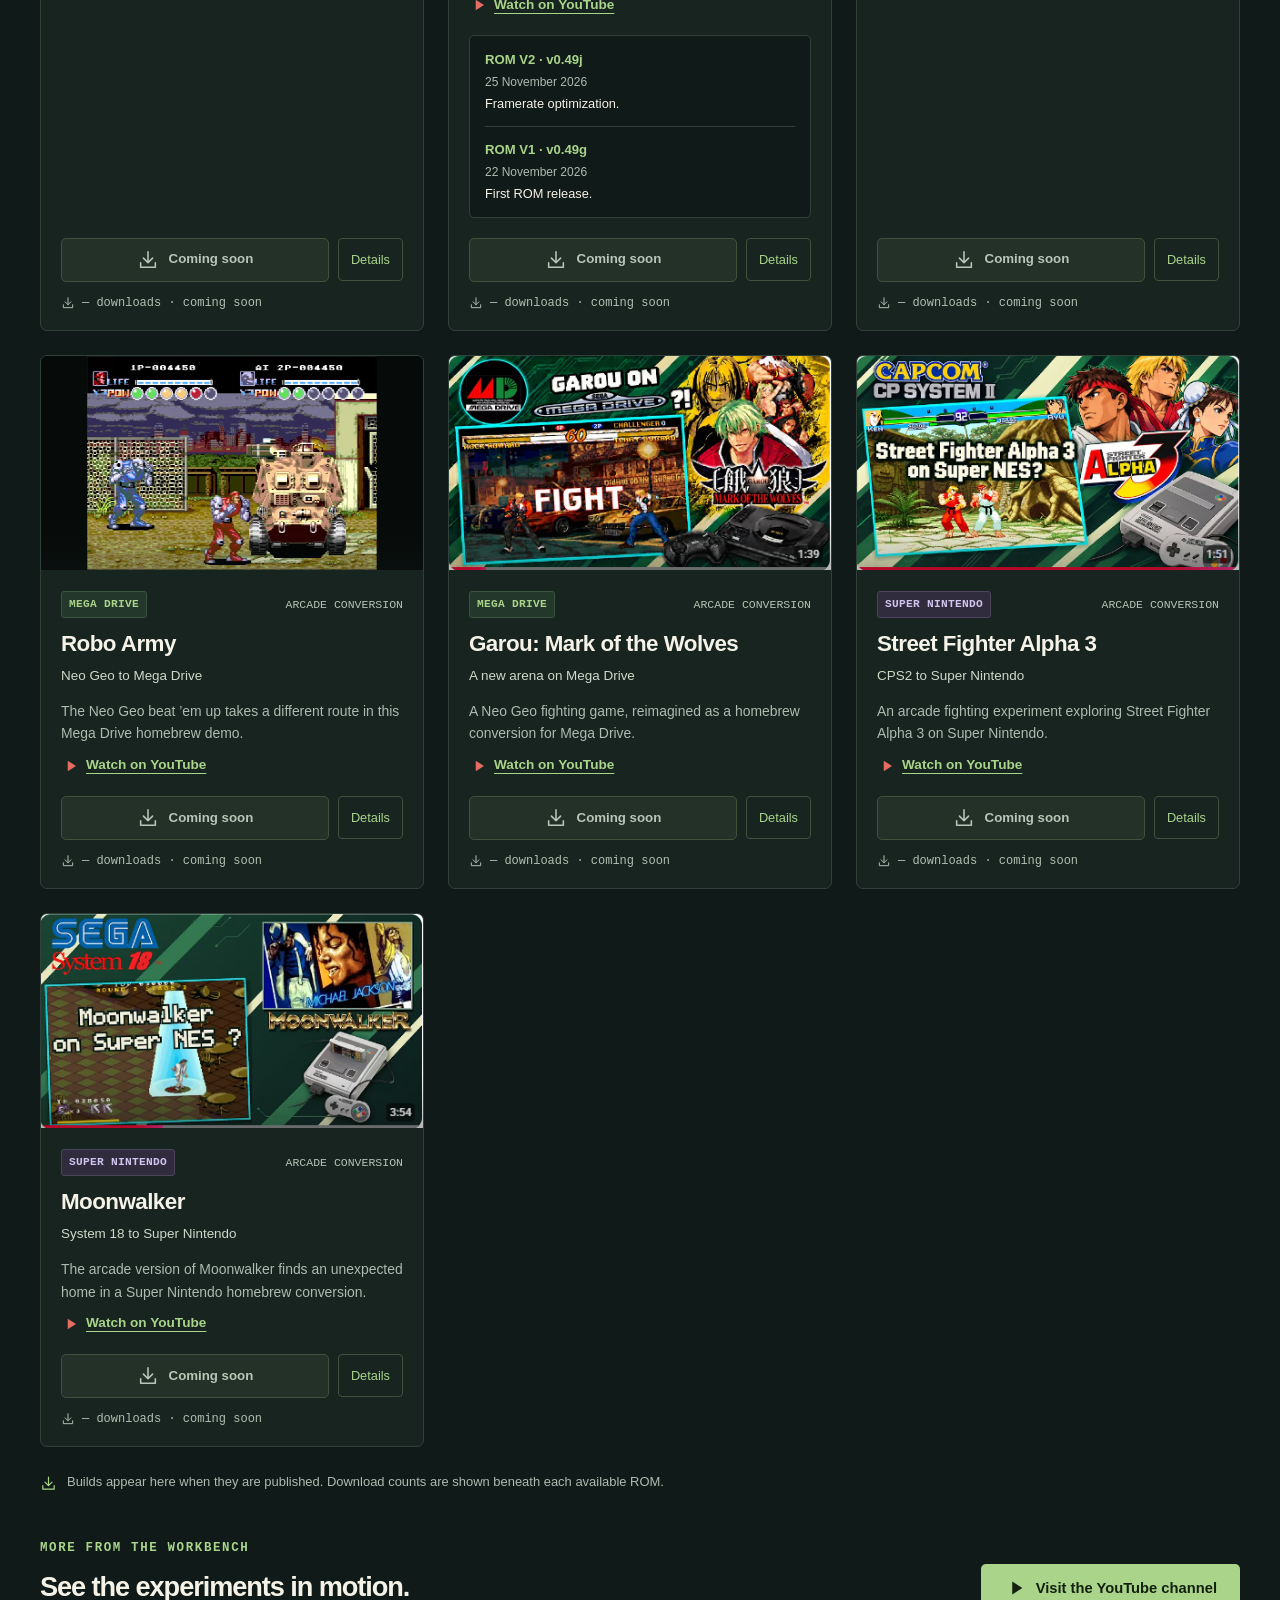
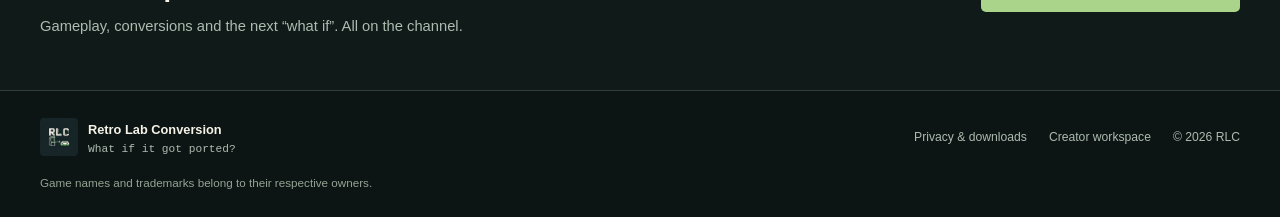
==== commit c653ef28: "Publish AstraWing V2 and preserve download history" ====
--- a/index.html
+++ b/index.html
@@ -12,8 +12,8 @@
   <meta property="og:type" content="website">
   <title>Retro Lab Conversion — What if it got ported?</title>
   <link rel="icon" href="assets/logo.png" type="image/png">
-  <link rel="stylesheet" href="styles.css?v=20261122-logo4">
-  <script type="module" src="app.js?v=20261122-releases5"></script>
+  <link rel="stylesheet" href="styles.css?v=20261125-astra-v2">
+  <script type="module" src="app.js?v=20261125-astra-v2"></script>
 </head>
 <body>
   <a class="skip-link" href="#projects">Skip to projects</a>
@@ -75,3 +75,4 @@
 
 
 
+
--- a/styles.css
+++ b/styles.css
@@ -14,4 +14,5 @@
 .project-cover.standalone-cover{background:#060a09}.project-cover.standalone-cover img{inset:0;width:100%;height:100%;object-fit:contain;image-rendering:pixelated}.dialog-art .project-cover.standalone-cover{aspect-ratio:4/3}
 .project-card .project-description{flex:0;margin-bottom:10px}.project-video{display:inline-flex;align-items:center;align-self:flex-start;gap:7px;color:var(--green);font-size:.85rem;font-weight:600;line-height:1.5;margin-bottom:20px;text-decoration:underline;text-underline-offset:4px}.project-video svg{width:18px;height:18px;color:#e66c62}.project-video:hover{color:#c5e7af}.card-actions{margin-top:auto}.dialog-content-inner .dialog-description{margin-bottom:10px}
 @media(prefers-reduced-motion:reduce){html{scroll-behavior:auto}*,*:before,*:after{transition:none!important;animation:none!important}}
+.release-notes{margin:0 0 20px;padding:14px 15px;border:1px solid var(--line);border-radius:5px;background:var(--bg);font-size:.8rem;line-height:1.5}.release-note+ .release-note{margin-top:13px;padding-top:13px;border-top:1px solid var(--line)}.release-note strong{display:block;color:var(--green);font-size:.82rem}.release-note time{display:block;color:var(--muted);font-size:.75rem;margin:3px 0}.release-note p{color:var(--text)}.dialog-content-inner .release-notes{margin-top:20px}
 
